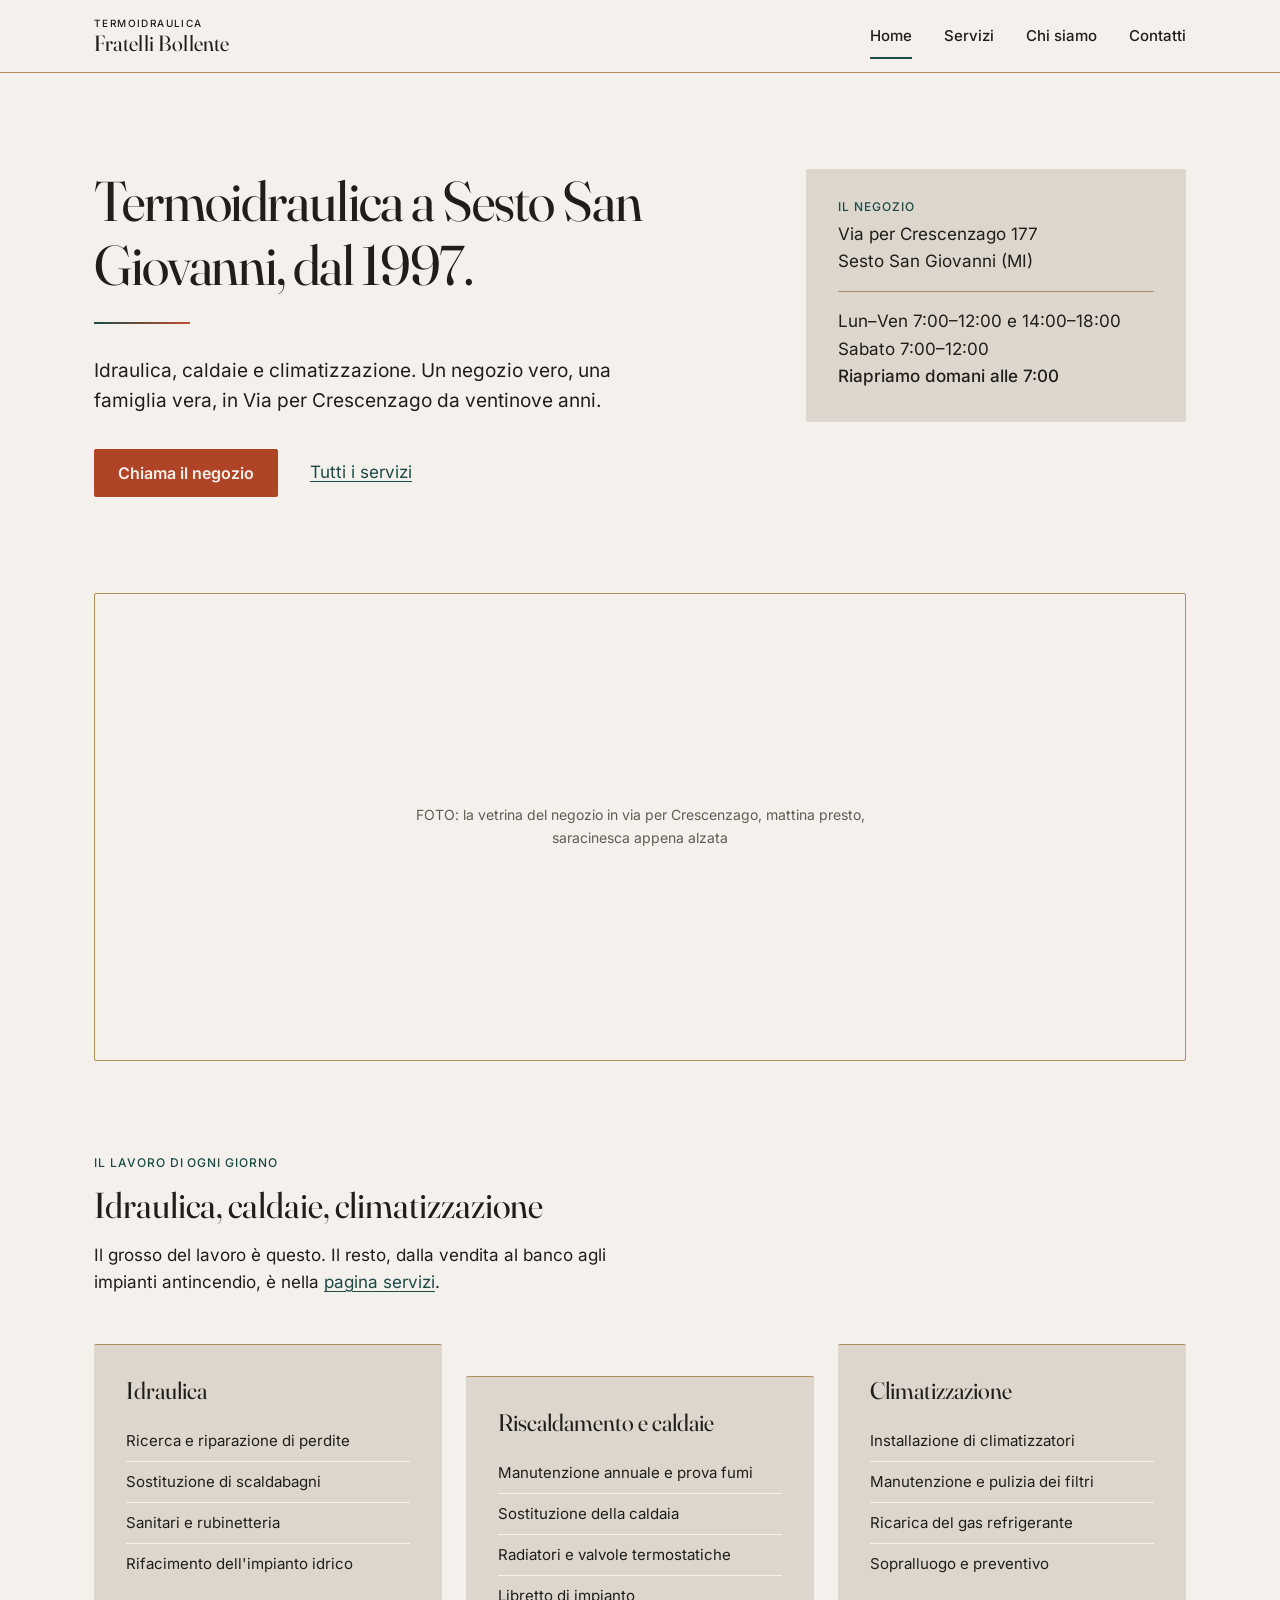
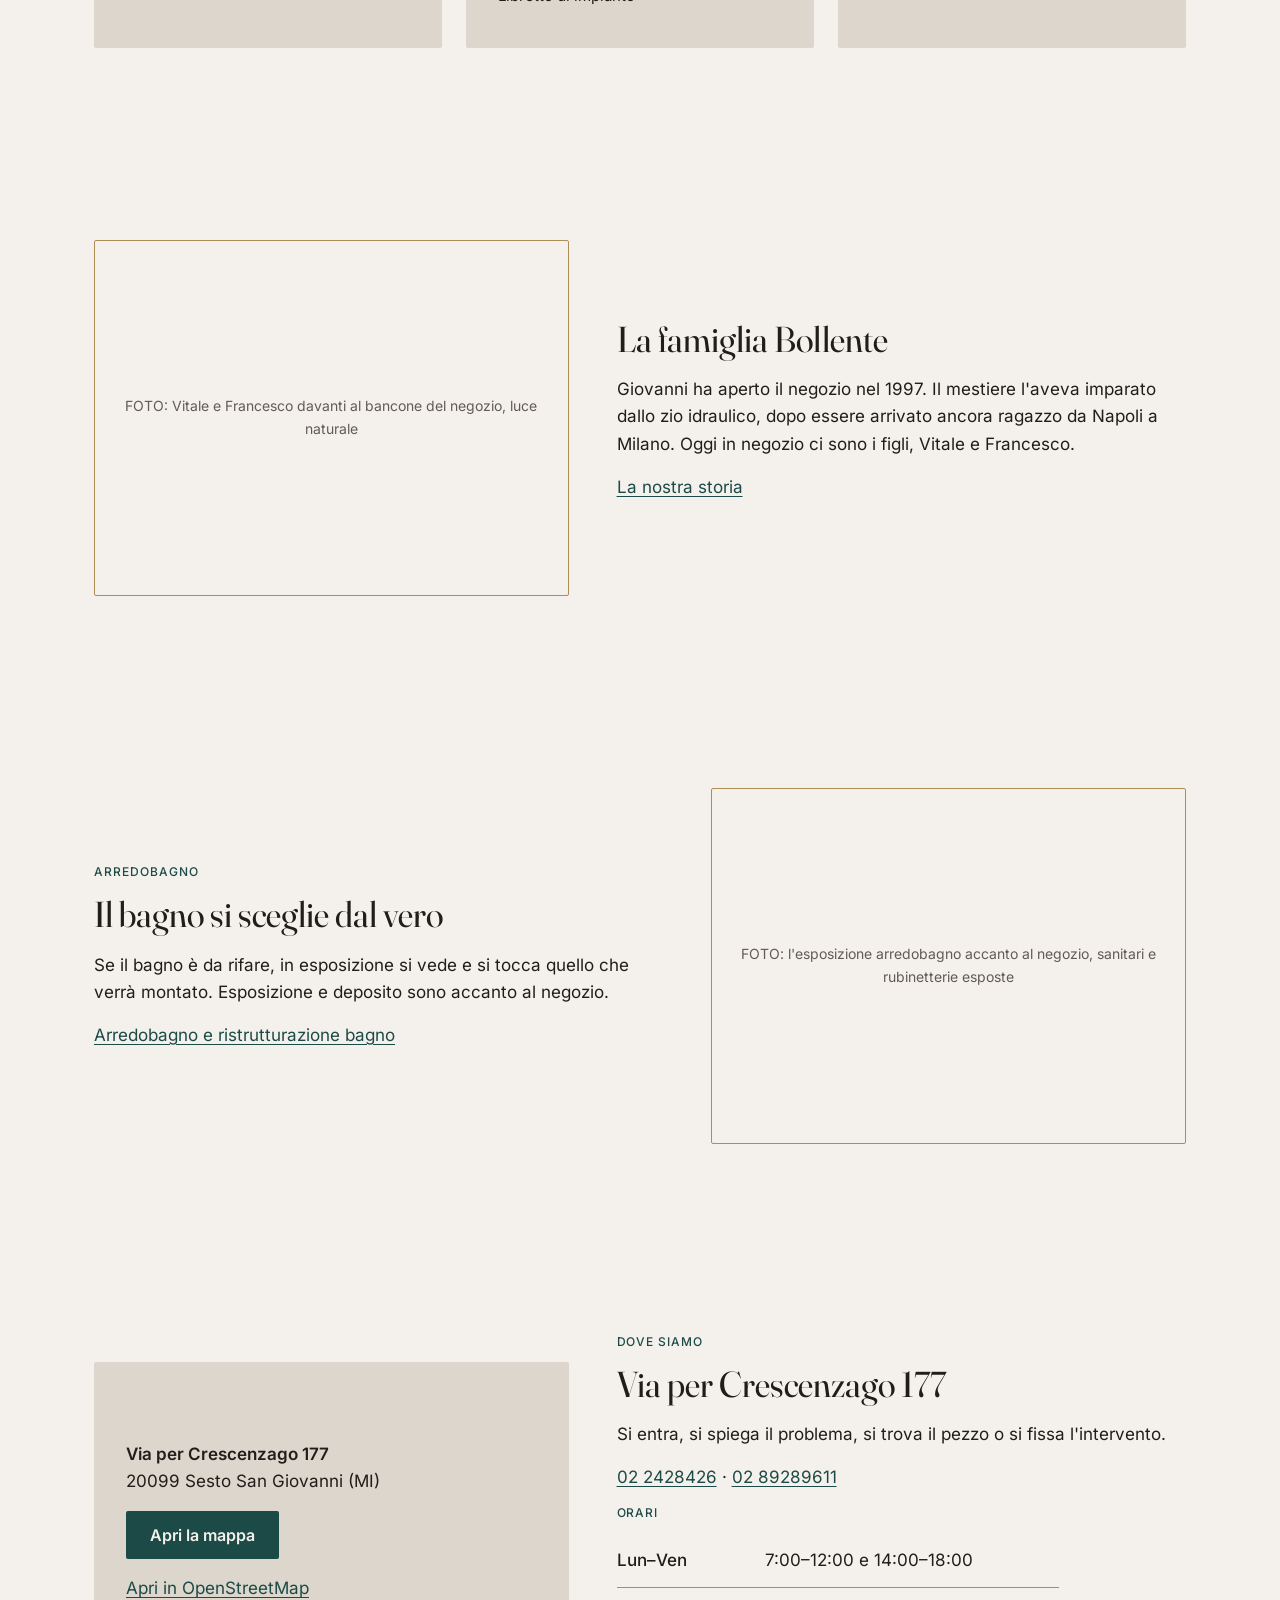
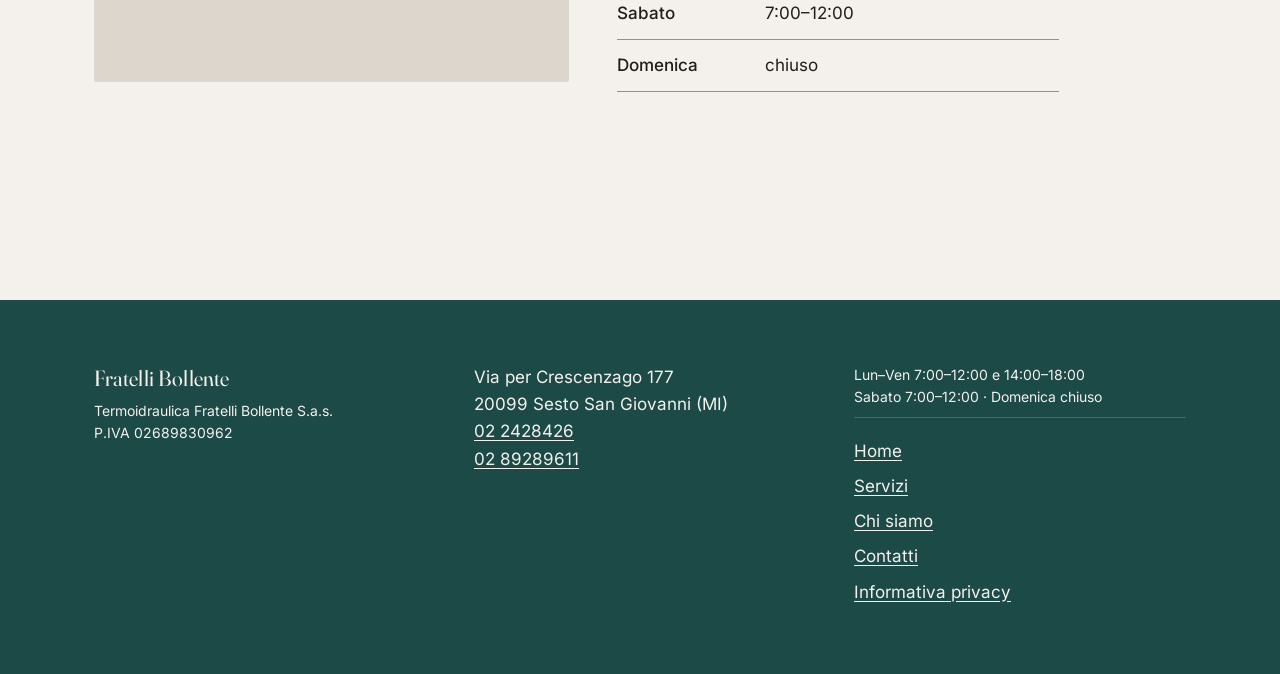
==== index.html @ 4a81a4ac "Build the five-page static site with fonts, styles, JS and client notes Pages: home, servizi, chi-si" ====
<!doctype html>
<html lang="it">
<head>
  <meta charset="utf-8">
  <meta name="viewport" content="width=device-width, initial-scale=1">
  <title>Termoidraulica Fratelli Bollente | Idraulica e caldaie a Sesto San Giovanni</title>
  <meta name="description" content="Negozio di termoidraulica in via per Crescenzago 177 a Sesto San Giovanni. Idraulica, caldaie, climatizzazione e arredobagno dal 1997. Tel 02 2428426.">
  <!-- VERIFICARE CON IL CLIENTE: dominio definitivo (vale per canonical e sitemap) -->
  <link rel="canonical" href="https://DOMINIO-DA-CONFERMARE.example/">
  <!-- Niente cookie e niente analytics in v1: nessun banner necessario. -->
  <link rel="preload" href="fonts/fraunces-400.woff2" as="font" type="font/woff2" crossorigin>
  <link rel="preload" href="fonts/inter-400.woff2" as="font" type="font/woff2" crossorigin>
  <link rel="icon" href="favicon.svg" type="image/svg+xml">
  <link rel="stylesheet" href="css/style.css">
  <!-- Coordinate geo approssimative della via: VERIFICARE CON IL CLIENTE (NOTES.md) -->
  <script type="application/ld+json">
  {
    "@context": "https://schema.org",
    "@type": "Plumber",
    "name": "Termoidraulica Fratelli Bollente S.a.s.",
    "url": "https://DOMINIO-DA-CONFERMARE.example/",
    "telephone": ["+39 02 2428426", "+39 02 89289611"],
    "vatID": "02689830962",
    "foundingDate": "1997",
    "address": {
      "@type": "PostalAddress",
      "streetAddress": "Via per Crescenzago 177",
      "postalCode": "20099",
      "addressLocality": "Sesto San Giovanni",
      "addressRegion": "MI",
      "addressCountry": "IT"
    },
    "geo": {
      "@type": "GeoCoordinates",
      "latitude": 45.519,
      "longitude": 9.248
    },
    "openingHoursSpecification": [
      {
        "@type": "OpeningHoursSpecification",
        "dayOfWeek": ["Monday", "Tuesday", "Wednesday", "Thursday", "Friday"],
        "opens": "07:00",
        "closes": "12:00"
      },
      {
        "@type": "OpeningHoursSpecification",
        "dayOfWeek": ["Monday", "Tuesday", "Wednesday", "Thursday", "Friday"],
        "opens": "14:00",
        "closes": "18:00"
      },
      {
        "@type": "OpeningHoursSpecification",
        "dayOfWeek": "Saturday",
        "opens": "07:00",
        "closes": "12:00"
      }
    ]
  }
  </script>
</head>
<body>
  <a class="salta" href="#contenuto">Salta al contenuto</a>

  <header class="testata">
    <div class="contenitore testata-interna">
      <a class="wordmark" href="index.html">
        <span class="sopra">Termoidraulica</span>
        <span class="nome">Fratelli Bollente</span>
      </a>
      <button class="menu-bottone" aria-expanded="false" aria-controls="nav-principale">Menu</button>
      <nav id="nav-principale" class="nav" aria-label="Principale">
        <ul>
          <li><a href="index.html" aria-current="page">Home</a></li>
          <li><a href="servizi.html">Servizi</a></li>
          <li><a href="chi-siamo.html">Chi siamo</a></li>
          <li><a href="contatti.html">Contatti</a></li>
        </ul>
      </nav>
    </div>
  </header>

  <main id="contenuto">

    <section class="hero" aria-labelledby="titolo-hero">
      <div class="contenitore hero-griglia">
        <div>
          <h1 id="titolo-hero">Termoidraulica a Sesto San Giovanni, dal 1997.</h1>
          <hr class="riga-bollente" aria-hidden="true">
          <!-- VERIFICARE CON IL CLIENTE: la frase dice che il negozio è in
               via per Crescenzago da 29 anni (e il numero invecchia ogni
               anno). Testo indicato dal committente: confermare o adottare
               l'alternativa in DESIGN.md §5 prima di pubblicare. -->
          <p class="sottotitolo">Idraulica, caldaie e climatizzazione. Un negozio vero, una famiglia vera, in Via per Crescenzago da ventinove anni.</p>
          <div class="hero-azioni">
            <a class="bottone bottone-chiama" href="tel:+39022428426">Chiama il negozio</a>
            <a href="servizi.html">Tutti i servizi</a>
          </div>
        </div>
        <div class="card-negozio">
          <p class="overline">Il negozio</p>
          <address>Via per Crescenzago 177<br>Sesto San Giovanni (MI)</address>
          <hr class="filetto" aria-hidden="true">
          <p>Lun–Ven 7:00–12:00 e 14:00–18:00<br>Sabato 7:00–12:00</p>
          <p class="spia" data-spia-orari aria-live="polite"></p>
        </div>
      </div>
    </section>

    <div class="contenitore">
      <figure class="foto-segnaposto foto-larga">
        <figcaption>FOTO: la vetrina del negozio in via per Crescenzago, mattina presto, saracinesca appena alzata</figcaption>
      </figure>
    </div>

    <section aria-labelledby="titolo-servizi">
      <div class="contenitore">
        <p class="overline">Il lavoro di ogni giorno</p>
        <h2 id="titolo-servizi">Idraulica, caldaie, climatizzazione</h2>
        <p class="prosa">Il grosso del lavoro è questo. Il resto, dalla vendita al banco agli impianti antincendio, è nella <a href="servizi.html">pagina servizi</a>.</p>
        <!-- VERIFICARE CON IL CLIENTE: le liste dei lavori nelle tre card
             vanno confermate voce per voce (vedi NOTES.md, punto 6) -->
        <div class="card-griglia">
          <article class="card-servizio" data-anima>
            <h3><a href="servizi.html#idraulica">Idraulica</a></h3>
            <ul>
              <li>Ricerca e riparazione di perdite</li>
              <li>Sostituzione di scaldabagni</li>
              <li>Sanitari e rubinetteria</li>
              <li>Rifacimento dell'impianto idrico</li>
            </ul>
          </article>
          <article class="card-servizio" data-anima>
            <h3><a href="servizi.html#caldaie">Riscaldamento e caldaie</a></h3>
            <ul>
              <li>Manutenzione annuale e prova fumi</li>
              <li>Sostituzione della caldaia</li>
              <li>Radiatori e valvole termostatiche</li>
              <li>Libretto di impianto</li>
            </ul>
          </article>
          <article class="card-servizio" data-anima>
            <h3><a href="servizi.html#clima">Climatizzazione</a></h3>
            <ul>
              <li>Installazione di climatizzatori</li>
              <li>Manutenzione e pulizia dei filtri</li>
              <li>Ricarica del gas refrigerante</li>
              <li>Sopralluogo e preventivo</li>
            </ul>
          </article>
        </div>
      </div>
    </section>

    <!-- VERIFICARE CON IL CLIENTE: date e dettagli della storia di famiglia -->
    <section aria-labelledby="titolo-famiglia">
      <div class="contenitore striscia">
        <figure class="foto-segnaposto foto-media" data-anima>
          <figcaption>FOTO: Vitale e Francesco davanti al bancone del negozio, luce naturale</figcaption>
        </figure>
        <div data-anima>
          <h2 id="titolo-famiglia">La famiglia Bollente</h2>
          <p class="prosa">Giovanni ha aperto il negozio nel 1997. Il mestiere l'aveva imparato dallo zio idraulico, dopo essere arrivato ancora ragazzo da Napoli a Milano. Oggi in negozio ci sono i figli, Vitale e Francesco.</p>
          <p><a href="chi-siamo.html">La nostra storia</a></p>
        </div>
      </div>
    </section>
    <!-- FINE SEZIONE DA VERIFICARE -->

    <section aria-labelledby="titolo-esposizione">
      <div class="contenitore striscia striscia-inversa">
        <div data-anima>
          <p class="overline">Arredobagno</p>
          <h2 id="titolo-esposizione">Il bagno si sceglie dal vero</h2>
          <p class="prosa">Se il bagno è da rifare, in esposizione si vede e si tocca quello che verrà montato. Esposizione e deposito sono accanto al negozio.</p>
          <p><a href="servizi.html#bagno">Arredobagno e ristrutturazione bagno</a></p>
        </div>
        <figure class="foto-segnaposto foto-media" data-anima>
          <figcaption>FOTO: l'esposizione arredobagno accanto al negozio, sanitari e rubinetterie esposte</figcaption>
        </figure>
      </div>
    </section>

    <section aria-labelledby="titolo-dove">
      <div class="contenitore striscia">
        <div class="mappa" data-mappa data-lat="45.519" data-lon="9.248">
          <p><strong>Via per Crescenzago 177</strong><br>20099 Sesto San Giovanni (MI)</p>
          <button class="bottone bottone-petrolio" data-mappa-apri>Apri la mappa</button>
          <a href="https://www.openstreetmap.org/?mlat=45.519&amp;mlon=9.248#map=17/45.519/9.248" target="_blank" rel="noopener">Apri in OpenStreetMap</a>
        </div>
        <div data-anima>
          <p class="overline">Dove siamo</p>
          <h2 id="titolo-dove">Via per Crescenzago 177</h2>
          <p class="prosa">Si entra, si spiega il problema, si trova il pezzo o si fissa l'intervento.</p>
          <p>
            <a href="tel:+39022428426">02 2428426</a> ·
            <a href="tel:+390289289611">02 89289611</a>
          </p>
          <table class="tabella-orari">
            <caption>Orari</caption>
            <tr><th scope="row">Lun–Ven</th><td>7:00–12:00 e 14:00–18:00</td></tr>
            <tr><th scope="row">Sabato</th><td>7:00–12:00</td></tr>
            <tr><th scope="row">Domenica</th><td>chiuso</td></tr>
          </table>
        </div>
      </div>
    </section>

  </main>

  <footer class="piede">
    <div class="contenitore piede-griglia">
      <div>
        <p class="wordmark-piede">Fratelli Bollente</p>
        <p class="minuta">Termoidraulica Fratelli Bollente S.a.s.<br>P.IVA 02689830962</p>
      </div>
      <address>
        Via per Crescenzago 177<br>
        20099 Sesto San Giovanni (MI)<br>
        <a href="tel:+39022428426">02 2428426</a><br>
        <a href="tel:+390289289611">02 89289611</a>
      </address>
      <div>
        <p class="minuta">Lun–Ven 7:00–12:00 e 14:00–18:00<br>Sabato 7:00–12:00 · Domenica chiuso</p>
        <ul>
          <li><a href="index.html">Home</a></li>
          <li><a href="servizi.html">Servizi</a></li>
          <li><a href="chi-siamo.html">Chi siamo</a></li>
          <li><a href="contatti.html">Contatti</a></li>
          <li><a href="privacy.html">Informativa privacy</a></li>
        </ul>
      </div>
    </div>
  </footer>

  <div class="barra-mobile">
    <a class="bottone bottone-chiama" href="tel:+39022428426">Chiama</a>
    <!-- VERIFICARE CON IL CLIENTE: numero WhatsApp reale, poi togliere
         l'attributo hidden e completare il link wa.me -->
    <a class="bottone bottone-contorno" href="https://wa.me/39NUMERODACONFERMARE" hidden>WhatsApp</a>
  </div>

  <script src="js/main.js" defer></script>
</body>
</html>
---- css/style.css ----
/* ============================================================
   Termoidraulica Fratelli Bollente · foglio di stile unico
   Palette e regole d'uso: vedi DESIGN.md (vincolante).
   Il Brace compare solo: estremità della riga Bollente,
   bottoni Chiama (sfumatura --brace-cta). In nessun altro posto.
   ============================================================ */

/* ---------- Font (woff2 self-hosted, subset latin) ---------- */

@font-face {
  font-family: "Fraunces";
  src: url("../fonts/fraunces-400.woff2") format("woff2");
  font-weight: 400;
  font-display: swap;
}
@font-face {
  font-family: "Fraunces";
  src: url("../fonts/fraunces-600.woff2") format("woff2");
  font-weight: 600;
  font-display: swap;
}
@font-face {
  font-family: "Inter";
  src: url("../fonts/inter-400.woff2") format("woff2");
  font-weight: 400;
  font-display: swap;
}
@font-face {
  font-family: "Inter";
  src: url("../fonts/inter-500.woff2") format("woff2");
  font-weight: 500;
  font-display: swap;
}
@font-face {
  font-family: "Inter";
  src: url("../fonts/inter-600.woff2") format("woff2");
  font-weight: 600;
  font-display: swap;
}
/* Fallback a metrica corretta per l'H1: riduce il salto al caricamento
   di Fraunces (CLS). */
@font-face {
  font-family: "Fraunces-fallback";
  src: local("Georgia");
  size-adjust: 104%;
  ascent-override: 96%;
  descent-override: 26%;
  line-gap-override: 0%;
}

/* ---------- Token ---------- */

:root {
  --ghisa: #211d1a;
  --calce: #f4f1ec;
  --petrolio: #1c4a47;
  --brace: #c24e30;          /* solo estremità riga Bollente */
  --ottone: #b08d57;         /* solo filetti 1px e dettagli */
  --cemento: #8c857b;        /* solo testo grande decorativo su Calce */
  --nebbia: #dcd6cc;
  --cemento-testo: #615b53;  /* Cemento scurito: AA su Calce e Nebbia */
  --brace-cta: #b04426;      /* Brace scurito: AA con testo Calce */
  --brace-cta-hover: #9c3b20;
  --calce-velo: rgba(244, 241, 236, 0.2); /* solo filetti nel footer */
  --serif: "Fraunces", "Fraunces-fallback", Georgia, serif;
  --sans: "Inter", system-ui, -apple-system, "Segoe UI", sans-serif;
  --spazio-sezione: 96px;
  --larghezza: 1140px;
}

/* ---------- Base ---------- */

*,
*::before,
*::after {
  box-sizing: border-box;
}

/* hidden vince sempre, anche sui .bottone con display proprio
   (il bottone WhatsApp resta nascosto finché il numero non è confermato) */
[hidden] {
  display: none !important;
}

body {
  margin: 0;
  background: var(--calce);
  color: var(--ghisa);
  font: 400 1.0625rem/1.6 var(--sans);
  -webkit-text-size-adjust: 100%;
}

h1,
h2,
h3 {
  font-family: var(--serif);
  font-weight: 400;
  line-height: 1.15;
  margin: 0 0 16px;
}

h1 {
  font-size: 3.5rem;
  letter-spacing: -0.02em;
}
h2 {
  font-size: 2.25rem;
}
h3 {
  font-size: 1.5rem;
}

p,
ul,
ol,
table {
  margin: 0 0 16px;
}

.prosa {
  max-width: 34em; /* 60–70 caratteri per riga */
}

a {
  color: var(--petrolio);
  text-decoration: underline;
  text-underline-offset: 3px;
}
/* Hover: resta Petrolio (il rosso è solo dei bottoni Chiama),
   cambia solo il peso della sottolineatura */
a:hover {
  text-decoration-thickness: 2px;
}

:focus-visible {
  outline: 2px solid var(--petrolio);
  outline-offset: 2px;
}

::selection {
  background: var(--petrolio);
  color: var(--calce);
}

.salta {
  position: absolute;
  left: -9999px;
  top: 8px;
  background: var(--petrolio);
  color: var(--calce);
  padding: 12px 16px;
  z-index: 10;
}
.salta:focus {
  left: 8px;
}

.contenitore {
  max-width: var(--larghezza);
  margin-inline: auto;
  padding-inline: 24px;
}

section,
.sezione {
  padding-block: var(--spazio-sezione);
}

/* Prima sezione dopo la hero: niente doppio respiro */
.senza-sopra {
  padding-top: 0;
}

/* Overline di sezione: sempre Petrolio, sempre con testo */
.overline {
  font: 500 0.75rem/1 var(--sans);
  letter-spacing: 0.08em;
  text-transform: uppercase;
  color: var(--petrolio);
  margin: 0 0 16px;
}

/* Filetto Ottone: solo 1px, solo decorativo */
.filetto {
  border: 0;
  border-top: 1px solid var(--ottone);
  margin: 0;
}

/* ---------- Riga Bollente: una sola per pagina, sotto l'H1.
   L'unico punto del sito dove Petrolio e Brace si toccano. ---------- */

.riga-bollente {
  width: 96px;
  height: 2px;
  border: 0;
  margin: 24px 0 32px;
  background: linear-gradient(90deg, var(--petrolio), var(--brace));
}

/* ---------- Bottoni ---------- */

.bottone {
  display: inline-flex;
  align-items: center;
  justify-content: center;
  min-height: 48px;
  padding: 0 24px;
  font: 600 1rem var(--sans);
  text-decoration: none;
  border: 0;
  border-radius: 2px;
  cursor: pointer;
}
.bottone-chiama {
  background: var(--brace-cta);
  color: var(--calce);
}
.bottone-chiama:hover {
  background: var(--brace-cta-hover);
  color: var(--calce);
}
.bottone-petrolio {
  background: var(--petrolio);
  color: var(--calce);
}
.bottone-petrolio:hover {
  background: var(--ghisa);
  color: var(--calce);
}
.bottone-contorno {
  background: transparent;
  color: var(--petrolio);
  border: 1px solid var(--petrolio);
}
.bottone-contorno:hover {
  background: var(--petrolio);
  color: var(--calce);
}

/* ---------- Testata ---------- */

.testata {
  border-bottom: 1px solid var(--ottone);
}
.testata-interna {
  display: flex;
  align-items: center;
  justify-content: space-between;
  gap: 24px;
  min-height: 72px;
  flex-wrap: wrap;
  padding-block: 12px;
}
.wordmark {
  text-decoration: none;
  color: var(--ghisa);
  line-height: 1.2;
}
.wordmark .sopra {
  display: block;
  font: 500 0.625rem/1 var(--sans);
  letter-spacing: 0.14em;
  text-transform: uppercase;
  margin-bottom: 4px;
}
.wordmark .nome {
  display: block;
  font: 400 1.375rem/1 var(--serif);
}
.menu-bottone {
  display: none;
  font: 500 0.9375rem var(--sans);
  background: none;
  border: 1px solid var(--petrolio);
  color: var(--petrolio);
  border-radius: 2px;
  min-height: 44px;
  padding: 0 16px;
  cursor: pointer;
}
.nav ul {
  list-style: none;
  display: flex;
  gap: 32px;
  margin: 0;
  padding: 0;
}
.nav a {
  font: 500 0.9375rem var(--sans);
  color: var(--ghisa);
  text-decoration: none;
  padding: 12px 0;
  display: inline-block;
}
.nav a:hover {
  color: var(--petrolio);
}
.nav a[aria-current="page"] {
  border-bottom: 2px solid var(--petrolio);
}

@media (max-width: 767px) {
  .menu-bottone {
    display: inline-flex;
    align-items: center;
  }
  .nav {
    flex-basis: 100%;
  }
  html.js .nav[data-chiuso] {
    display: none;
  }
  .nav ul {
    flex-direction: column;
    gap: 0;
    padding-block: 8px;
  }
  .nav a {
    display: block;
    padding: 12px 0;
  }
}

/* ---------- Hero ---------- */

.hero {
  padding-block: var(--spazio-sezione);
}
.hero-griglia {
  display: grid;
  grid-template-columns: minmax(0, 7fr) minmax(0, 4fr);
  gap: 48px;
  align-items: start;
}
.hero .sottotitolo {
  font-size: 1.1875rem;
  max-width: 30em;
}
.hero-azioni {
  display: flex;
  align-items: center;
  gap: 32px;
  margin-top: 32px;
  flex-wrap: wrap;
}

/* Card negozio: orari e indirizzo come oggetto funzionale */
.card-negozio {
  background: var(--nebbia);
  border-radius: 2px;
  padding: 32px;
}
.card-negozio .overline {
  margin-bottom: 8px;
}
.card-negozio address {
  font-style: normal;
  margin-bottom: 16px;
}
.card-negozio .filetto {
  margin-block: 16px;
}
.card-negozio p {
  margin: 0;
}
/* Riga spia: spazio riservato nel markup, il JS scrive senza spostare nulla */
.spia {
  min-height: 1.6em;
  margin-top: 8px;
  font-weight: 500;
}

@media (max-width: 767px) {
  .hero-griglia {
    grid-template-columns: 1fr;
    gap: 32px;
  }
  /* Sulla Home mobile la chiamata è della barra fissa:
     mai due bottoni rossi nello stesso schermo. */
  .hero-azioni .bottone-chiama {
    display: none;
  }
}

/* ---------- Segnaposto foto ---------- */

.foto-segnaposto {
  margin: 0;
  border: 1px solid var(--ottone);
  border-radius: 2px;
  display: flex;
  align-items: center;
  justify-content: center;
  padding: 24px;
  text-align: center;
  min-height: 200px;
}
.foto-segnaposto figcaption {
  font-size: 0.875rem;
  color: var(--cemento-testo);
  max-width: 36em;
}
.foto-larga {
  aspect-ratio: 21 / 9;
}
.foto-media {
  aspect-ratio: 4 / 3;
}

/* ---------- Card servizi (Home) ---------- */

.card-griglia {
  display: grid;
  grid-template-columns: repeat(3, minmax(0, 1fr));
  gap: 24px;
  margin-top: 48px;
}
.card-servizio {
  background: var(--nebbia);
  border-radius: 2px;
  padding: 32px;
  border-top: 1px solid var(--ottone);
}
.card-servizio h3 {
  margin-bottom: 16px;
}
.card-servizio h3 a {
  color: var(--ghisa);
  text-decoration: none;
}
.card-servizio h3 a:hover {
  color: var(--petrolio);
  text-decoration: underline;
  text-underline-offset: 4px;
}
.card-servizio ul {
  list-style: none;
  margin: 0;
  padding: 0;
}
.card-servizio li {
  padding: 8px 0;
  border-bottom: 1px solid var(--calce);
  font-size: 0.9375rem;
}
.card-servizio li:last-child {
  border-bottom: 0;
}
@media (min-width: 768px) {
  /* Card centrale abbassata: stessa gerarchia, silhouette non da template */
  .card-servizio:nth-child(2) {
    margin-top: 32px;
  }
}
@media (max-width: 767px) {
  .card-griglia {
    grid-template-columns: 1fr;
  }
}

/* ---------- Strisce a due colonne ---------- */

.striscia {
  display: grid;
  grid-template-columns: minmax(0, 5fr) minmax(0, 6fr);
  gap: 48px;
  align-items: center;
}
.striscia-inversa {
  grid-template-columns: minmax(0, 6fr) minmax(0, 5fr);
}
@media (max-width: 767px) {
  .striscia,
  .striscia-inversa {
    grid-template-columns: 1fr;
    gap: 32px;
  }
}

/* ---------- Coppia di foto affiancate ---------- */

.griglia-due {
  display: grid;
  grid-template-columns: 1fr 1fr;
  gap: 24px;
}
@media (max-width: 767px) {
  .griglia-due {
    grid-template-columns: 1fr;
  }
}

/* ---------- Colonna del racconto (chi siamo) ---------- */

.colonna-racconto {
  max-width: 34em;
  margin-inline: auto;
}

/* ---------- Mappa a facciata: zero byte finché non si clicca ---------- */

.mappa {
  background: var(--nebbia);
  border-radius: 2px;
  padding: 32px;
  min-height: 320px;
  display: flex;
  flex-direction: column;
  justify-content: center;
  gap: 16px;
  align-items: flex-start;
}
.mappa p {
  margin: 0;
}
/* Il bottone serve solo con JS attivo; il link esterno funziona sempre */
.mappa .bottone {
  display: none;
}
html.js .mappa .bottone {
  display: inline-flex;
}
.mappa iframe {
  width: 100%;
  height: 320px;
  border: 0;
  border-radius: 2px;
}

/* ---------- Recapiti (contatti) ---------- */

.recapiti {
  font-style: normal;
  font-size: 1.1875rem;
  margin-bottom: 16px;
}
.telefoni {
  font: 600 1.625rem/1.5 var(--sans);
  margin-bottom: 32px;
}
.telefoni a {
  text-underline-offset: 5px;
  text-decoration-thickness: 1px;
}

/* ---------- Tabella orari ---------- */

.tabella-orari {
  border-collapse: collapse;
  width: 100%;
  max-width: 26em;
}
.tabella-orari caption {
  text-align: left;
  font: 500 0.75rem/1 var(--sans);
  letter-spacing: 0.08em;
  text-transform: uppercase;
  color: var(--petrolio);
  padding-bottom: 16px;
}
.tabella-orari th,
.tabella-orari td {
  text-align: left;
  padding: 12px 16px 12px 0;
  border-bottom: 1px solid var(--ottone);
  font-weight: 400;
  vertical-align: top;
}
.tabella-orari th {
  font-weight: 500;
  padding-right: 32px;
  white-space: nowrap;
}

/* ---------- Sezioni servizi (pagina servizi) ---------- */

.servizio {
  border-top: 1px solid var(--ottone);
  padding-block: var(--spazio-sezione);
}
.servizio ul {
  list-style: none;
  padding: 0;
  max-width: 34em;
}
.servizio li {
  padding: 8px 0 8px 20px;
  position: relative;
}
.servizio li::before {
  content: "";
  position: absolute;
  left: 0;
  top: 1.1em;
  width: 8px;
  height: 1px;
  background: var(--ottone);
}
.tel-cta {
  font: 600 1.125rem var(--sans);
  margin-top: 24px;
}
.sommario ul {
  list-style: none;
  padding: 0;
  display: flex;
  flex-wrap: wrap;
  gap: 8px 32px;
}
.sommario a {
  font: 500 0.9375rem var(--sans);
  display: inline-block;
  padding: 8px 0;
}

/* ---------- Form ---------- */

.campo {
  margin-bottom: 24px;
  max-width: 34em;
}
.campo label {
  display: block;
  font: 500 0.9375rem var(--sans);
  margin-bottom: 8px;
}
.campo input,
.campo textarea {
  width: 100%;
  background: var(--nebbia);
  border: 1px solid var(--ottone);
  border-radius: 2px;
  padding: 12px;
  font: 400 1rem var(--sans);
  color: var(--ghisa);
}
.campo input:focus-visible,
.campo textarea:focus-visible {
  outline: 2px solid var(--petrolio);
  outline-offset: 2px;
}
/* Errore: niente rosso, il registro Brace vale anche qui */
.campo.errato input,
.campo.errato textarea {
  border: 2px solid var(--ghisa);
}
.errore {
  font: 500 0.875rem var(--sans);
  color: var(--ghisa);
  margin: 8px 0 0;
}
.nota-privacy {
  font-size: 0.875rem;
  color: var(--cemento-testo);
  max-width: 34em;
}

/* ---------- Footer ---------- */

.piede {
  background: var(--petrolio);
  color: var(--calce);
  padding-block: 64px;
  margin-top: var(--spazio-sezione);
}
.piede a {
  color: var(--calce);
}
.piede a:hover {
  color: var(--nebbia);
}
.piede :focus-visible {
  outline-color: var(--calce);
}
.piede-griglia {
  display: grid;
  grid-template-columns: repeat(3, minmax(0, 1fr));
  gap: 48px;
}
.piede .wordmark-piede {
  font: 400 1.375rem var(--serif);
  margin-bottom: 8px;
}
.piede address {
  font-style: normal;
}
.piede ul {
  list-style: none;
  margin: 0;
  padding: 16px 0 0;
  border-top: 1px solid var(--calce-velo);
}
.piede li {
  padding: 4px 0;
}
.piede p {
  margin-bottom: 8px;
}
.piede .minuta {
  font-size: 0.875rem;
}
@media (max-width: 767px) {
  .piede-griglia {
    grid-template-columns: 1fr;
    gap: 32px;
  }
}

/* ---------- Barra mobile fissa ---------- */

.barra-mobile {
  display: none;
}
@media (max-width: 767px) {
  .barra-mobile {
    display: flex;
    gap: 8px;
    position: fixed;
    inset: auto 0 0 0;
    background: var(--calce);
    border-top: 1px solid var(--ottone);
    padding: 8px 16px calc(8px + env(safe-area-inset-bottom));
    z-index: 5;
  }
  .barra-mobile .bottone {
    flex: 1;
    min-height: 48px;
  }
  /* La barra non deve mai coprire la fine della pagina */
  body {
    padding-bottom: calc(72px + env(safe-area-inset-bottom));
  }
}

/* ---------- Movimento: un solo effetto, con doppio guardiano.
   Lo stato nascosto esiste solo se il JS è attivo (html.js)
   E l'utente non ha chiesto motion ridotto. ---------- */

@media (prefers-reduced-motion: no-preference) {
  html.js [data-anima] {
    opacity: 0;
    transform: translateY(12px);
    transition: opacity 200ms ease-out, transform 200ms ease-out;
  }
  html.js [data-anima].vista {
    opacity: 1;
    transform: none;
  }
}

/* ---------- Mobile: tipografia e spazi ---------- */

@media (max-width: 767px) {
  :root {
    --spazio-sezione: 64px;
  }
  body {
    font-size: 1rem;
  }
  h1 {
    font-size: 2.25rem;
    letter-spacing: -0.01em; /* il tracking stretto vale sopra i 40px */
  }
  h2 {
    font-size: 1.75rem;
  }
  h3 {
    font-size: 1.375rem;
  }
  .hero .sottotitolo {
    font-size: 1.0625rem;
  }
}
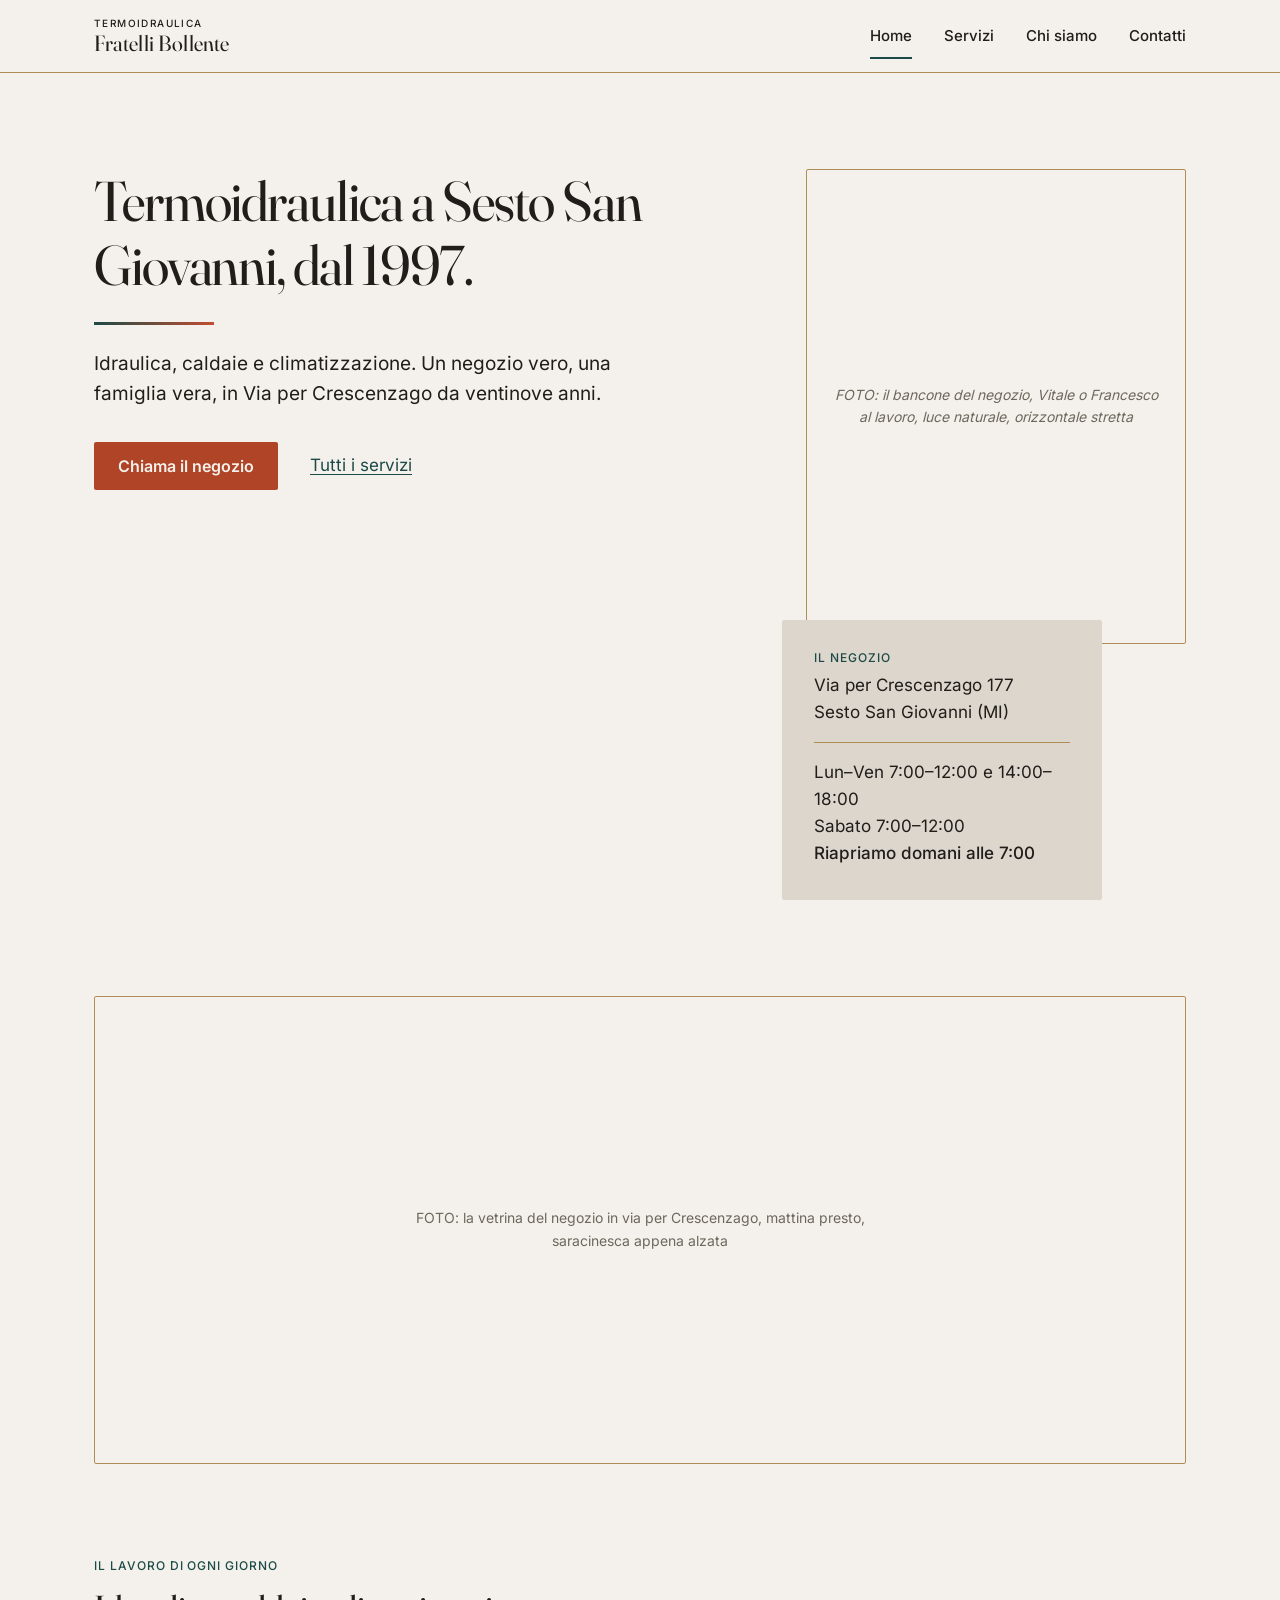
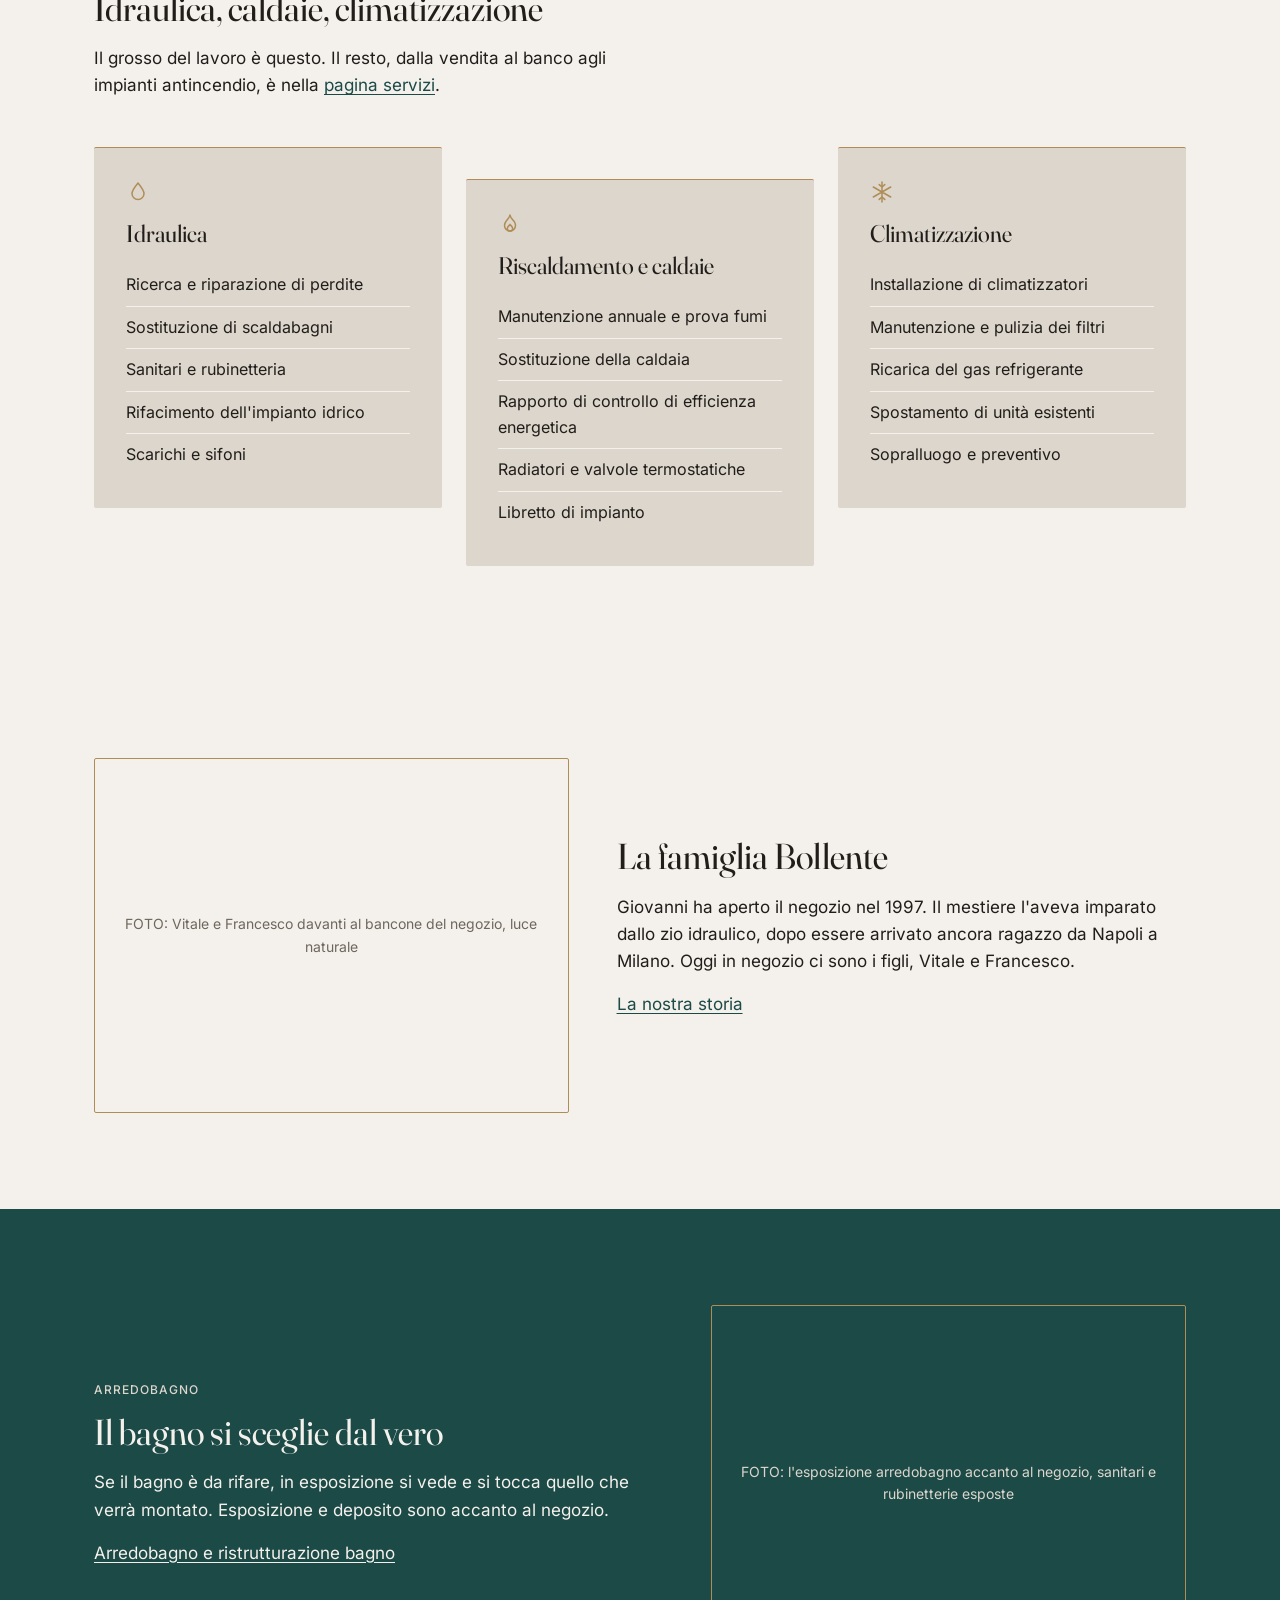
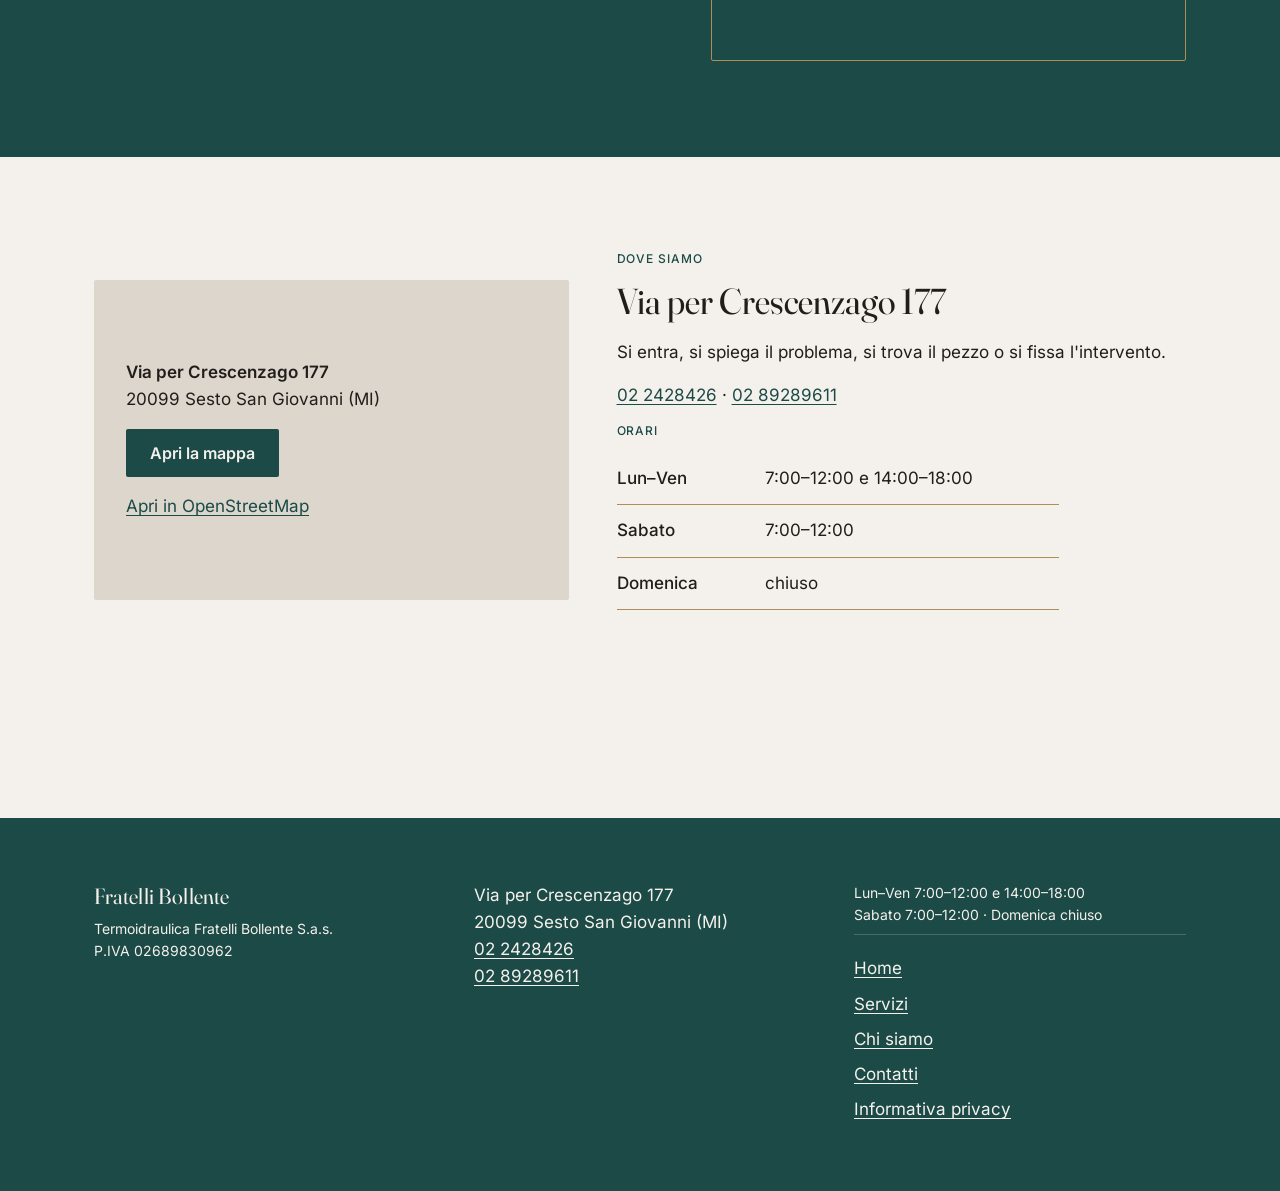
==== commit 592d67a1: "Homepage revision 1: dark band, rebuilt cards, visible rule, hero photo, contrast audit Five surgica" ====
--- a/index.html
+++ b/index.html
@@ -96,12 +96,17 @@
             <a href="servizi.html">Tutti i servizi</a>
           </div>
         </div>
-        <div class="card-negozio">
-          <p class="overline">Il negozio</p>
-          <address>Via per Crescenzago 177<br>Sesto San Giovanni (MI)</address>
-          <hr class="filetto" aria-hidden="true">
-          <p>Lun–Ven 7:00–12:00 e 14:00–18:00<br>Sabato 7:00–12:00</p>
-          <p class="spia" data-spia-orari aria-live="polite"></p>
+        <div class="hero-media">
+          <figure class="foto-segnaposto foto-ritratto">
+            <figcaption class="didascalia-corsiva">FOTO: il bancone del negozio, Vitale o Francesco al lavoro, luce naturale, orizzontale stretta</figcaption>
+          </figure>
+          <div class="card-negozio">
+            <p class="overline">Il negozio</p>
+            <address>Via per Crescenzago 177<br>Sesto San Giovanni (MI)</address>
+            <hr class="filetto" aria-hidden="true">
+            <p>Lun–Ven 7:00–12:00 e 14:00–18:00<br>Sabato 7:00–12:00</p>
+            <p class="spia" data-spia-orari aria-live="polite"></p>
+          </div>
         </div>
       </div>
     </section>
@@ -121,29 +126,43 @@
              vanno confermate voce per voce (vedi NOTES.md, punto 6) -->
         <div class="card-griglia">
           <article class="card-servizio" data-anima>
+            <svg class="icona-card" width="24" height="24" viewBox="0 0 24 24" fill="none" stroke="currentColor" stroke-width="1.5" stroke-linecap="round" stroke-linejoin="round" aria-hidden="true">
+              <path d="M12 3c3.5 4.3 6 7.5 6 10.6a6 6 0 0 1-12 0C6 10.5 8.5 7.3 12 3Z"/>
+            </svg>
             <h3><a href="servizi.html#idraulica">Idraulica</a></h3>
             <ul>
               <li>Ricerca e riparazione di perdite</li>
               <li>Sostituzione di scaldabagni</li>
               <li>Sanitari e rubinetteria</li>
               <li>Rifacimento dell'impianto idrico</li>
+              <li>Scarichi e sifoni</li>
             </ul>
           </article>
           <article class="card-servizio" data-anima>
+            <svg class="icona-card" width="24" height="24" viewBox="0 0 24 24" fill="none" stroke="currentColor" stroke-width="1.5" stroke-linecap="round" stroke-linejoin="round" aria-hidden="true">
+              <path d="M12 3c.5 3.4 2.9 4.7 4.4 6.8a6.6 6.6 0 0 1 1.1 3.7A5.5 5.5 0 0 1 12 19a5.5 5.5 0 0 1-5.5-5.5c0-2 .9-3.5 2.1-5C10 6.7 11.6 5.6 12 3Z"/>
+              <path d="M12 19c-1.7 0-2.7-1.2-2.7-2.6 0-1.5 1.5-2.6 2.7-4 1.2 1.4 2.7 2.5 2.7 4 0 1.4-1 2.6-2.7 2.6Z"/>
+            </svg>
             <h3><a href="servizi.html#caldaie">Riscaldamento e caldaie</a></h3>
             <ul>
               <li>Manutenzione annuale e prova fumi</li>
               <li>Sostituzione della caldaia</li>
+              <li>Rapporto di controllo di efficienza energetica</li>
               <li>Radiatori e valvole termostatiche</li>
               <li>Libretto di impianto</li>
             </ul>
           </article>
           <article class="card-servizio" data-anima>
+            <svg class="icona-card" width="24" height="24" viewBox="0 0 24 24" fill="none" stroke="currentColor" stroke-width="1.5" stroke-linecap="round" stroke-linejoin="round" aria-hidden="true">
+              <path d="M12 2v20M3.3 7l17.4 10M20.7 7 3.3 17"/>
+              <path d="m9.2 4.6 2.8 2.3 2.8-2.3M9.2 19.4l2.8-2.3 2.8 2.3"/>
+            </svg>
             <h3><a href="servizi.html#clima">Climatizzazione</a></h3>
             <ul>
               <li>Installazione di climatizzatori</li>
               <li>Manutenzione e pulizia dei filtri</li>
               <li>Ricarica del gas refrigerante</li>
+              <li>Spostamento di unità esistenti</li>
               <li>Sopralluogo e preventivo</li>
             </ul>
           </article>
@@ -166,7 +185,8 @@
     </section>
     <!-- FINE SEZIONE DA VERIFICARE -->
 
-    <section aria-labelledby="titolo-esposizione">
+    <!-- Unica banda scura della pagina (FIX 1): non aggiungerne altre -->
+    <section class="banda-scura" aria-labelledby="titolo-esposizione">
       <div class="contenitore striscia striscia-inversa">
         <div data-anima>
           <p class="overline">Arredobagno</p>
--- a/css/style.css
+++ b/css/style.css
@@ -58,7 +58,7 @@
   --ottone: #b08d57;         /* solo filetti 1px e dettagli */
   --cemento: #8c857b;        /* solo testo grande decorativo su Calce */
   --nebbia: #dcd6cc;
-  --cemento-testo: #615b53;  /* Cemento scurito: AA su Calce e Nebbia */
+  --cemento-testo: #6e675d;  /* Cemento scurito: 4.96:1 su Calce. MAI su Nebbia (3.86, fallisce) */
   --brace-cta: #b04426;      /* Brace scurito: AA con testo Calce */
   --brace-cta-hover: #9c3b20;
   --calce-velo: rgba(244, 241, 236, 0.2); /* solo filetti nel footer */
@@ -191,10 +191,10 @@
    L'unico punto del sito dove Petrolio e Brace si toccano. ---------- */
 
 .riga-bollente {
-  width: 96px;
-  height: 2px;
+  width: 120px;
+  height: 3px;
   border: 0;
-  margin: 24px 0 32px;
+  margin: 24px 0;
   background: linear-gradient(90deg, var(--petrolio), var(--brace));
 }
 
@@ -383,6 +383,54 @@
   }
 }
 
+/* ---------- Banda scura (unica sulla pagina): esposizione, Home.
+   Testo Calce (8.79:1), didascalie e overline Nebbia (6.86:1).
+   Cemento su Petrolio è vietato: fallisce il contrasto. ---------- */
+
+.banda-scura {
+  background: var(--petrolio);
+  color: var(--calce);
+}
+.banda-scura .overline {
+  color: var(--nebbia);
+}
+.banda-scura a {
+  color: var(--calce);
+}
+.banda-scura .foto-segnaposto figcaption {
+  color: var(--nebbia);
+}
+.banda-scura :focus-visible {
+  outline-color: var(--calce);
+}
+
+/* ---------- Colonna media della hero: foto 4:5 + card orari
+   che ne copre l'angolo in basso a sinistra di 24px ---------- */
+
+.hero-media {
+  position: relative;
+}
+.foto-ritratto {
+  aspect-ratio: 4 / 5;
+}
+.didascalia-corsiva {
+  font-style: italic;
+}
+.hero-media .card-negozio {
+  position: relative;
+  margin-top: -24px;
+  margin-left: -24px;
+  max-width: 320px;
+}
+@media (max-width: 767px) {
+  /* niente sovrapposizione: foto sotto il testo, card sotto la foto */
+  .hero-media .card-negozio {
+    margin-top: 24px;
+    margin-left: 0;
+    max-width: none;
+  }
+}
+
 /* ---------- Segnaposto foto ---------- */
 
 .foto-segnaposto {
@@ -415,6 +463,7 @@
   grid-template-columns: repeat(3, minmax(0, 1fr));
   gap: 24px;
   margin-top: 48px;
+  align-items: start; /* l'altezza segue il contenuto, mai forzata */
 }
 .card-servizio {
   background: var(--nebbia);
@@ -422,7 +471,14 @@
   padding: 32px;
   border-top: 1px solid var(--ottone);
 }
+/* Icona di card: Ottone, decorativa, sempre affiancata al titolo */
+.icona-card {
+  display: block;
+  color: var(--ottone);
+  margin-bottom: 16px;
+}
 .card-servizio h3 {
+  font-size: 1.5rem; /* minimo 24px, anche su mobile */
   margin-bottom: 16px;
 }
 .card-servizio h3 a {
@@ -442,7 +498,7 @@
 .card-servizio li {
   padding: 8px 0;
   border-bottom: 1px solid var(--calce);
-  font-size: 0.9375rem;
+  font-size: 1rem; /* minimo 16px, colore Ghisa ereditato */
 }
 .card-servizio li:last-child {
   border-bottom: 0;
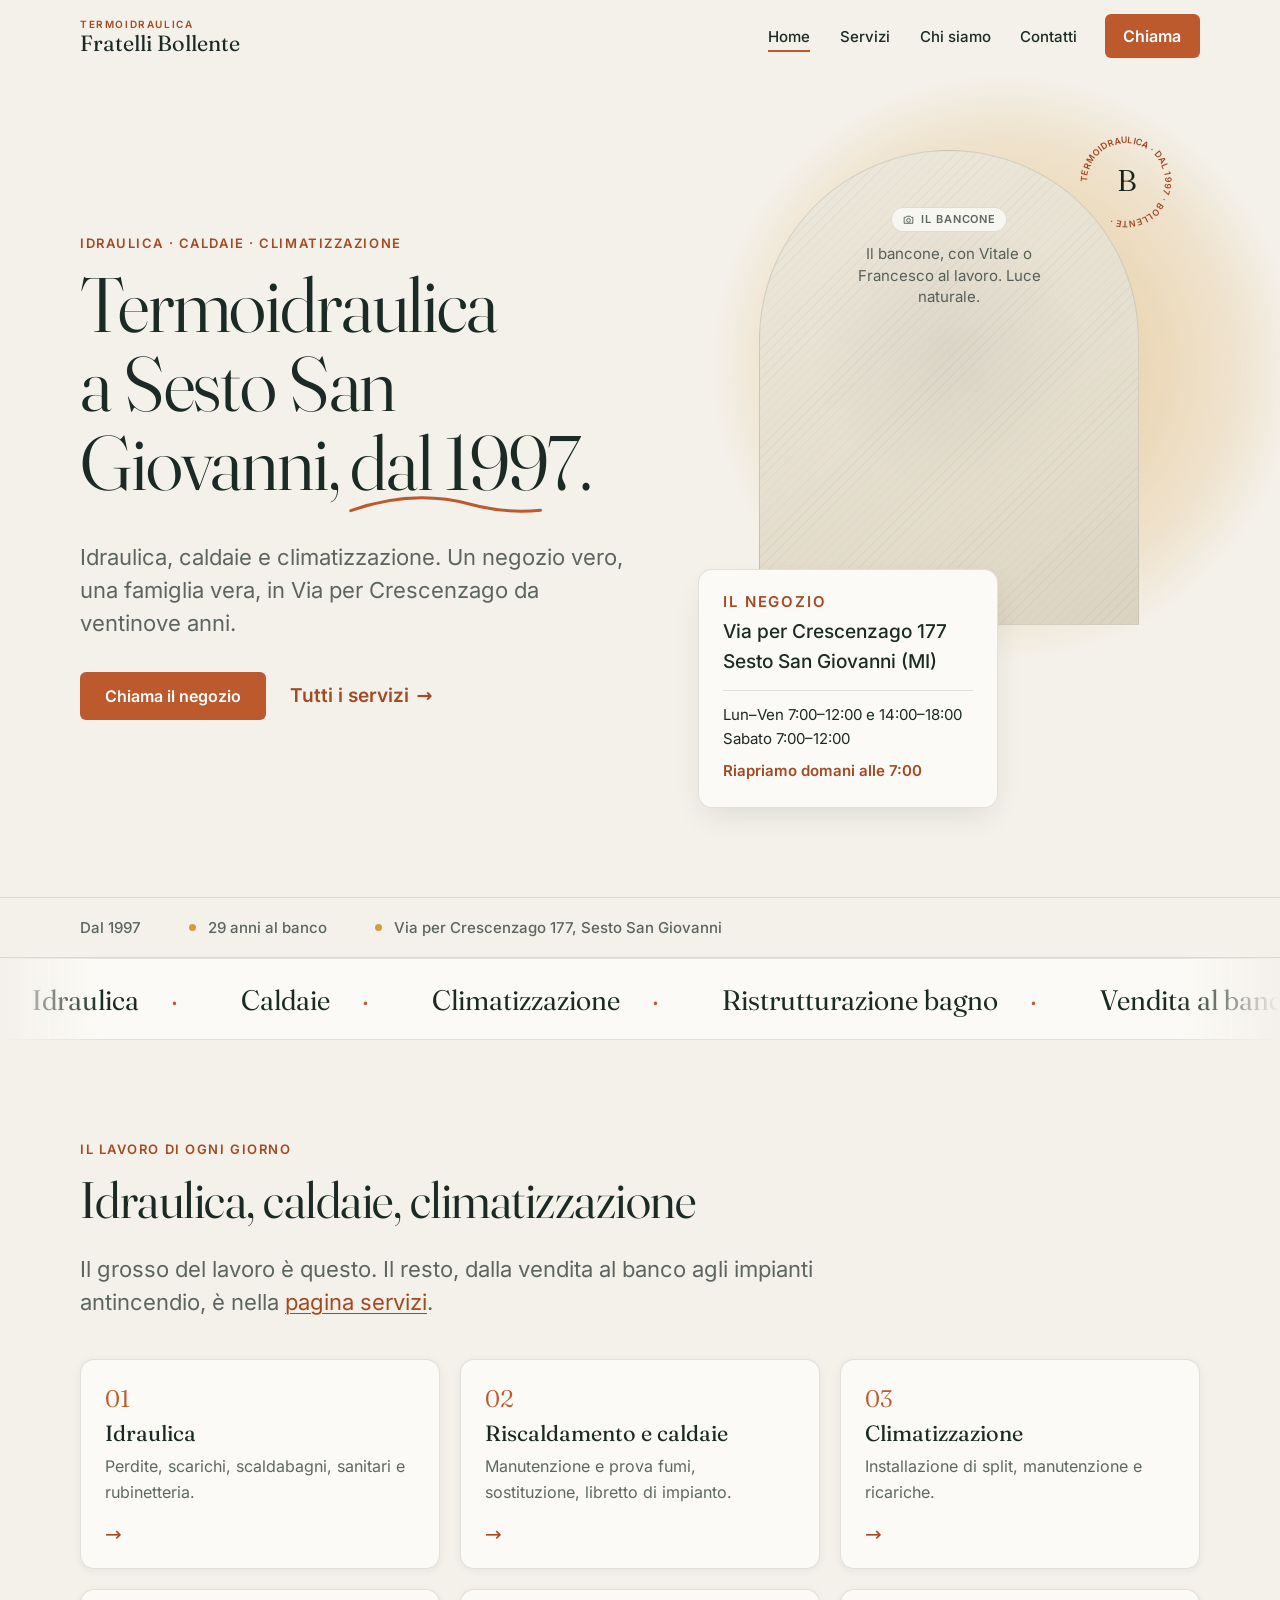
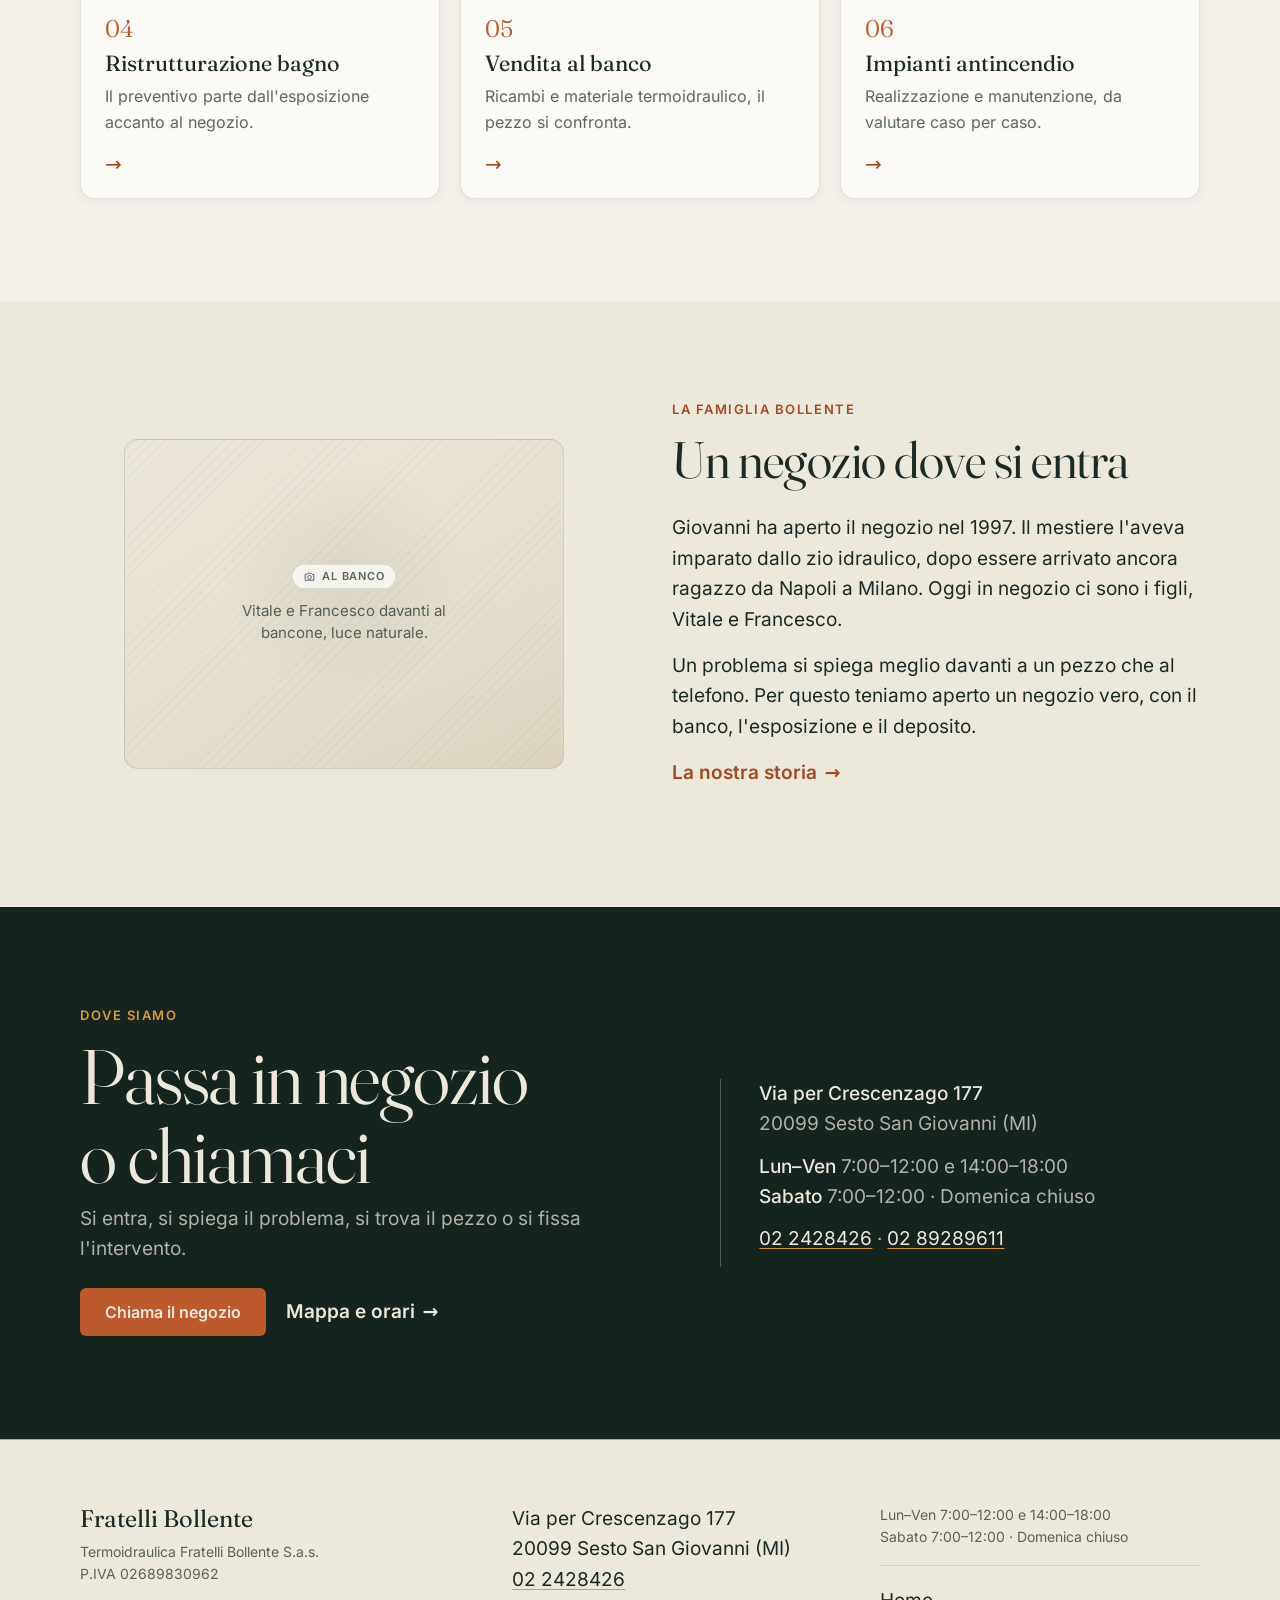
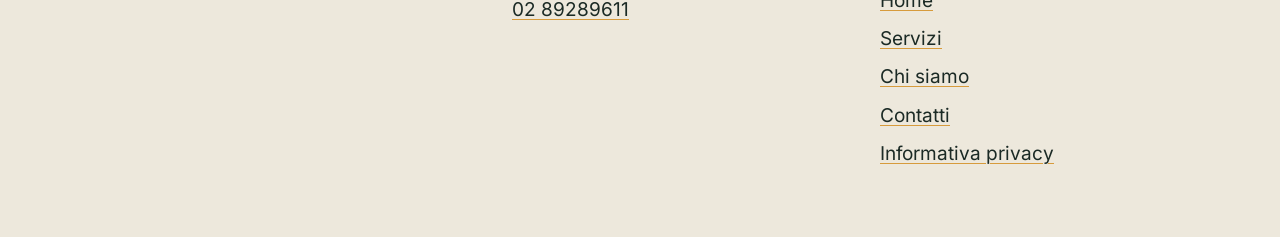
==== commit e418e304: "Redesign: warm editorial system with self-hosted variable fonts Replace the cool, template-like desi" ====
--- a/index.html
+++ b/index.html
@@ -7,8 +7,8 @@
   <meta name="description" content="Negozio di termoidraulica in via per Crescenzago 177 a Sesto San Giovanni. Idraulica, caldaie, climatizzazione e arredobagno dal 1997. Tel 02 2428426.">
   <!-- VERIFICARE CON IL CLIENTE: dominio definitivo (vale per canonical e sitemap) -->
   <link rel="canonical" href="https://DOMINIO-DA-CONFERMARE.example/">
-  <!-- Niente cookie e niente analytics in v1: nessun banner necessario. -->
-  <link rel="preload" href="fonts/fraunces-400.woff2" as="font" type="font/woff2" crossorigin>
+  <!-- Niente cookie e niente analytics: nessun banner necessario. Font self-hosted. -->
+  <link rel="preload" href="fonts/fraunces-var.woff2" as="font" type="font/woff2" crossorigin>
   <link rel="preload" href="fonts/inter-400.woff2" as="font" type="font/woff2" crossorigin>
   <link rel="icon" href="favicon.svg" type="image/svg+xml">
   <link rel="stylesheet" href="css/style.css">
@@ -68,14 +68,17 @@
         <span class="nome">Fratelli Bollente</span>
       </a>
       <button class="menu-bottone" aria-expanded="false" aria-controls="nav-principale">Menu</button>
-      <nav id="nav-principale" class="nav" aria-label="Principale">
-        <ul>
-          <li><a href="index.html" aria-current="page">Home</a></li>
-          <li><a href="servizi.html">Servizi</a></li>
-          <li><a href="chi-siamo.html">Chi siamo</a></li>
-          <li><a href="contatti.html">Contatti</a></li>
-        </ul>
-      </nav>
+      <div class="testata-nav">
+        <nav id="nav-principale" class="nav" aria-label="Principale">
+          <ul>
+            <li><a href="index.html" aria-current="page">Home</a></li>
+            <li><a href="servizi.html">Servizi</a></li>
+            <li><a href="chi-siamo.html">Chi siamo</a></li>
+            <li><a href="contatti.html">Contatti</a></li>
+          </ul>
+        </nav>
+        <a class="bottone bottone-primario" href="tel:+39022428426">Chiama</a>
+      </div>
     </div>
   </header>
 
@@ -83,25 +86,42 @@
 
     <section class="hero" aria-labelledby="titolo-hero">
       <div class="contenitore hero-griglia">
-        <div>
-          <h1 id="titolo-hero">Termoidraulica a Sesto San Giovanni, dal 1997.</h1>
-          <hr class="riga-bollente" aria-hidden="true">
-          <!-- VERIFICARE CON IL CLIENTE: la frase dice che il negozio è in
-               via per Crescenzago da 29 anni (e il numero invecchia ogni
-               anno). Testo indicato dal committente: confermare o adottare
-               l'alternativa in DESIGN.md §5 prima di pubblicare. -->
-          <p class="sottotitolo">Idraulica, caldaie e climatizzazione. Un negozio vero, una famiglia vera, in Via per Crescenzago da ventinove anni.</p>
+        <div class="hero-testo">
+          <p class="eyebrow">Idraulica · Caldaie · Climatizzazione</p>
+          <h1 id="titolo-hero">Termoidraulica a Sesto San Giovanni, <span class="disegnata">dal 1997<svg viewBox="0 0 200 12" preserveAspectRatio="none" aria-hidden="true"><path pathLength="1" vector-effect="non-scaling-stroke" d="M4 8 C 42 3 74 3 104 6 S 168 9 196 5"/></svg></span>.</h1>
+          <!-- VERIFICARE CON IL CLIENTE: la frase dice che il negozio è in via
+               per Crescenzago da 29 anni (e il numero invecchia ogni anno).
+               Testo indicato dal committente: confermare o adottare
+               l'alternativa in DESIGN.md prima di pubblicare. -->
+          <p class="lead">Idraulica, caldaie e climatizzazione. Un negozio vero, una famiglia vera, in Via per Crescenzago da ventinove anni.</p>
           <div class="hero-azioni">
-            <a class="bottone bottone-chiama" href="tel:+39022428426">Chiama il negozio</a>
-            <a href="servizi.html">Tutti i servizi</a>
-          </div>
-        </div>
+            <a class="bottone bottone-primario" href="tel:+39022428426">Chiama il negozio</a>
+            <a class="link-freccia" href="servizi.html">Tutti i servizi</a>
+          </div>
+        </div>
+
         <div class="hero-media">
-          <figure class="foto-segnaposto foto-ritratto">
-            <figcaption class="didascalia-corsiva">FOTO: il bancone del negozio, Vitale o Francesco al lavoro, luce naturale, orizzontale stretta</figcaption>
+          <span class="cerchio-sfondo" aria-hidden="true"></span>
+          <div class="badge-1997" aria-hidden="true">
+            <svg viewBox="0 0 108 108">
+              <defs>
+                <path id="anello-hero" d="M54 54 m -39 0 a 39 39 0 1 1 78 0 a 39 39 0 1 1 -78 0"></path>
+              </defs>
+              <g class="anello">
+                <text><textPath href="#anello-hero" startOffset="0">TERMOIDRAULICA · DAL 1997 · BOLLENTE · </textPath></text>
+              </g>
+              <text class="marchio" x="54" y="63" text-anchor="middle">B</text>
+            </svg>
+          </div>
+          <figure class="frame frame--arco" role="img" aria-label="Foto in arrivo: il bancone del negozio, con Vitale o Francesco al lavoro, luce naturale">
+            <span class="frame-chip">
+              <svg width="13" height="13" viewBox="0 0 24 24" fill="none" stroke="currentColor" stroke-width="1.8" stroke-linejoin="round" aria-hidden="true"><path d="M4 8h3l2-2h6l2 2h3v11H4z"/><circle cx="12" cy="13.5" r="3.4"/></svg>
+              Il bancone
+            </span>
+            <span class="frame-nota">Il bancone, con Vitale o Francesco al lavoro. Luce naturale.</span>
           </figure>
           <div class="card-negozio">
-            <p class="overline">Il negozio</p>
+            <p class="eyebrow">Il negozio</p>
             <address>Via per Crescenzago 177<br>Sesto San Giovanni (MI)</address>
             <hr class="filetto" aria-hidden="true">
             <p>Lun–Ven 7:00–12:00 e 14:00–18:00<br>Sabato 7:00–12:00</p>
@@ -111,116 +131,114 @@
       </div>
     </section>
 
-    <div class="contenitore">
-      <figure class="foto-segnaposto foto-larga">
-        <figcaption>FOTO: la vetrina del negozio in via per Crescenzago, mattina presto, saracinesca appena alzata</figcaption>
-      </figure>
-    </div>
-
-    <section aria-labelledby="titolo-servizi">
+    <div class="striscia-trust">
       <div class="contenitore">
-        <p class="overline">Il lavoro di ogni giorno</p>
+        <!-- VERIFICARE CON IL CLIENTE: "29 anni" invecchia ogni anno; "dal 1997"
+             lo dice per sempre. Stringa indicata dal committente. -->
+        <ul>
+          <li>Dal 1997</li>
+          <li>29 anni al banco</li>
+          <li>Via per Crescenzago 177, Sesto San Giovanni</li>
+        </ul>
+      </div>
+    </div>
+
+    <div class="marquee" aria-hidden="true">
+      <div class="marquee-traccia">
+        <span>Idraulica</span>
+        <span>Caldaie</span>
+        <span>Climatizzazione</span>
+        <span>Ristrutturazione bagno</span>
+        <span>Vendita al banco</span>
+        <span>Impianti antincendio</span>
+      </div>
+    </div>
+
+    <section class="sezione" aria-labelledby="titolo-servizi">
+      <div class="contenitore">
+        <p class="eyebrow">Il lavoro di ogni giorno</p>
         <h2 id="titolo-servizi">Idraulica, caldaie, climatizzazione</h2>
-        <p class="prosa">Il grosso del lavoro è questo. Il resto, dalla vendita al banco agli impianti antincendio, è nella <a href="servizi.html">pagina servizi</a>.</p>
-        <!-- VERIFICARE CON IL CLIENTE: le liste dei lavori nelle tre card
-             vanno confermate voce per voce (vedi NOTES.md, punto 6) -->
-        <div class="card-griglia">
-          <article class="card-servizio" data-anima>
-            <svg class="icona-card" width="24" height="24" viewBox="0 0 24 24" fill="none" stroke="currentColor" stroke-width="1.5" stroke-linecap="round" stroke-linejoin="round" aria-hidden="true">
-              <path d="M12 3c3.5 4.3 6 7.5 6 10.6a6 6 0 0 1-12 0C6 10.5 8.5 7.3 12 3Z"/>
-            </svg>
-            <h3><a href="servizi.html#idraulica">Idraulica</a></h3>
-            <ul>
-              <li>Ricerca e riparazione di perdite</li>
-              <li>Sostituzione di scaldabagni</li>
-              <li>Sanitari e rubinetteria</li>
-              <li>Rifacimento dell'impianto idrico</li>
-              <li>Scarichi e sifoni</li>
-            </ul>
-          </article>
-          <article class="card-servizio" data-anima>
-            <svg class="icona-card" width="24" height="24" viewBox="0 0 24 24" fill="none" stroke="currentColor" stroke-width="1.5" stroke-linecap="round" stroke-linejoin="round" aria-hidden="true">
-              <path d="M12 3c.5 3.4 2.9 4.7 4.4 6.8a6.6 6.6 0 0 1 1.1 3.7A5.5 5.5 0 0 1 12 19a5.5 5.5 0 0 1-5.5-5.5c0-2 .9-3.5 2.1-5C10 6.7 11.6 5.6 12 3Z"/>
-              <path d="M12 19c-1.7 0-2.7-1.2-2.7-2.6 0-1.5 1.5-2.6 2.7-4 1.2 1.4 2.7 2.5 2.7 4 0 1.4-1 2.6-2.7 2.6Z"/>
-            </svg>
-            <h3><a href="servizi.html#caldaie">Riscaldamento e caldaie</a></h3>
-            <ul>
-              <li>Manutenzione annuale e prova fumi</li>
-              <li>Sostituzione della caldaia</li>
-              <li>Rapporto di controllo di efficienza energetica</li>
-              <li>Radiatori e valvole termostatiche</li>
-              <li>Libretto di impianto</li>
-            </ul>
-          </article>
-          <article class="card-servizio" data-anima>
-            <svg class="icona-card" width="24" height="24" viewBox="0 0 24 24" fill="none" stroke="currentColor" stroke-width="1.5" stroke-linecap="round" stroke-linejoin="round" aria-hidden="true">
-              <path d="M12 2v20M3.3 7l17.4 10M20.7 7 3.3 17"/>
-              <path d="m9.2 4.6 2.8 2.3 2.8-2.3M9.2 19.4l2.8-2.3 2.8 2.3"/>
-            </svg>
-            <h3><a href="servizi.html#clima">Climatizzazione</a></h3>
-            <ul>
-              <li>Installazione di climatizzatori</li>
-              <li>Manutenzione e pulizia dei filtri</li>
-              <li>Ricarica del gas refrigerante</li>
-              <li>Spostamento di unità esistenti</li>
-              <li>Sopralluogo e preventivo</li>
-            </ul>
-          </article>
+        <p class="lead">Il grosso del lavoro è questo. Il resto, dalla vendita al banco agli impianti antincendio, è nella <a href="servizi.html">pagina servizi</a>.</p>
+
+        <div class="servizi-griglia">
+          <a class="card-servizio" href="servizi.html#idraulica" data-anima>
+            <span class="card-num">01</span>
+            <h3>Idraulica</h3>
+            <p>Perdite, scarichi, scaldabagni, sanitari e rubinetteria.</p>
+            <span class="card-freccia" aria-hidden="true">→</span>
+          </a>
+          <a class="card-servizio" href="servizi.html#caldaie" data-anima>
+            <span class="card-num">02</span>
+            <h3>Riscaldamento e caldaie</h3>
+            <p>Manutenzione e prova fumi, sostituzione, libretto di impianto.</p>
+            <span class="card-freccia" aria-hidden="true">→</span>
+          </a>
+          <a class="card-servizio" href="servizi.html#clima" data-anima>
+            <span class="card-num">03</span>
+            <h3>Climatizzazione</h3>
+            <p>Installazione di split, manutenzione e ricariche.</p>
+            <span class="card-freccia" aria-hidden="true">→</span>
+          </a>
+          <a class="card-servizio" href="servizi.html#bagno" data-anima>
+            <span class="card-num">04</span>
+            <h3>Ristrutturazione bagno</h3>
+            <p>Il preventivo parte dall'esposizione accanto al negozio.</p>
+            <span class="card-freccia" aria-hidden="true">→</span>
+          </a>
+          <a class="card-servizio" href="servizi.html#banco" data-anima>
+            <span class="card-num">05</span>
+            <h3>Vendita al banco</h3>
+            <p>Ricambi e materiale termoidraulico, il pezzo si confronta.</p>
+            <span class="card-freccia" aria-hidden="true">→</span>
+          </a>
+          <a class="card-servizio" href="servizi.html#antincendio" data-anima>
+            <span class="card-num">06</span>
+            <h3>Impianti antincendio</h3>
+            <p>Realizzazione e manutenzione, da valutare caso per caso.</p>
+            <span class="card-freccia" aria-hidden="true">→</span>
+          </a>
         </div>
       </div>
     </section>
 
     <!-- VERIFICARE CON IL CLIENTE: date e dettagli della storia di famiglia -->
-    <section aria-labelledby="titolo-famiglia">
-      <div class="contenitore striscia">
-        <figure class="foto-segnaposto foto-media" data-anima>
-          <figcaption>FOTO: Vitale e Francesco davanti al bancone del negozio, luce naturale</figcaption>
-        </figure>
-        <div data-anima>
-          <h2 id="titolo-famiglia">La famiglia Bollente</h2>
+    <section class="sezione sfondo-2" aria-labelledby="titolo-banco">
+      <div class="contenitore striscia striscia-inversa">
+        <div>
+          <p class="eyebrow">La famiglia Bollente</p>
+          <h2 id="titolo-banco">Un negozio dove si entra</h2>
           <p class="prosa">Giovanni ha aperto il negozio nel 1997. Il mestiere l'aveva imparato dallo zio idraulico, dopo essere arrivato ancora ragazzo da Napoli a Milano. Oggi in negozio ci sono i figli, Vitale e Francesco.</p>
-          <p><a href="chi-siamo.html">La nostra storia</a></p>
+          <p class="prosa">Un problema si spiega meglio davanti a un pezzo che al telefono. Per questo teniamo aperto un negozio vero, con il banco, l'esposizione e il deposito.</p>
+          <p><a class="link-freccia" href="chi-siamo.html">La nostra storia</a></p>
+        </div>
+        <div class="striscia-media">
+          <figure class="frame frame--rett" role="img" aria-label="Foto in arrivo: Vitale e Francesco davanti al bancone del negozio, luce naturale">
+            <span class="frame-chip">
+              <svg width="13" height="13" viewBox="0 0 24 24" fill="none" stroke="currentColor" stroke-width="1.8" stroke-linejoin="round" aria-hidden="true"><path d="M4 8h3l2-2h6l2 2h3v11H4z"/><circle cx="12" cy="13.5" r="3.4"/></svg>
+              Al banco
+            </span>
+            <span class="frame-nota">Vitale e Francesco davanti al bancone, luce naturale.</span>
+          </figure>
         </div>
       </div>
     </section>
     <!-- FINE SEZIONE DA VERIFICARE -->
 
-    <!-- Unica banda scura della pagina (FIX 1): non aggiungerne altre -->
-    <section class="banda-scura" aria-labelledby="titolo-esposizione">
-      <div class="contenitore striscia striscia-inversa">
-        <div data-anima>
-          <p class="overline">Arredobagno</p>
-          <h2 id="titolo-esposizione">Il bagno si sceglie dal vero</h2>
-          <p class="prosa">Se il bagno è da rifare, in esposizione si vede e si tocca quello che verrà montato. Esposizione e deposito sono accanto al negozio.</p>
-          <p><a href="servizi.html#bagno">Arredobagno e ristrutturazione bagno</a></p>
-        </div>
-        <figure class="foto-segnaposto foto-media" data-anima>
-          <figcaption>FOTO: l'esposizione arredobagno accanto al negozio, sanitari e rubinetterie esposte</figcaption>
-        </figure>
-      </div>
-    </section>
-
-    <section aria-labelledby="titolo-dove">
-      <div class="contenitore striscia">
-        <div class="mappa" data-mappa data-lat="45.519" data-lon="9.248">
-          <p><strong>Via per Crescenzago 177</strong><br>20099 Sesto San Giovanni (MI)</p>
-          <button class="bottone bottone-petrolio" data-mappa-apri>Apri la mappa</button>
-          <a href="https://www.openstreetmap.org/?mlat=45.519&amp;mlon=9.248#map=17/45.519/9.248" target="_blank" rel="noopener">Apri in OpenStreetMap</a>
-        </div>
-        <div data-anima>
-          <p class="overline">Dove siamo</p>
-          <h2 id="titolo-dove">Via per Crescenzago 177</h2>
-          <p class="prosa">Si entra, si spiega il problema, si trova il pezzo o si fissa l'intervento.</p>
-          <p>
-            <a href="tel:+39022428426">02 2428426</a> ·
-            <a href="tel:+390289289611">02 89289611</a>
-          </p>
-          <table class="tabella-orari">
-            <caption>Orari</caption>
-            <tr><th scope="row">Lun–Ven</th><td>7:00–12:00 e 14:00–18:00</td></tr>
-            <tr><th scope="row">Sabato</th><td>7:00–12:00</td></tr>
-            <tr><th scope="row">Domenica</th><td>chiuso</td></tr>
-          </table>
+    <section class="cta-scura sezione" aria-labelledby="titolo-cta">
+      <div class="contenitore">
+        <div>
+          <p class="eyebrow">Dove siamo</p>
+          <h2 class="display" id="titolo-cta">Passa in negozio o chiamaci</h2>
+          <p>Si entra, si spiega il problema, si trova il pezzo o si fissa l'intervento.</p>
+          <div class="cta-scura-azioni">
+            <a class="bottone bottone-primario" href="tel:+39022428426">Chiama il negozio</a>
+            <a class="link-freccia" href="contatti.html">Mappa e orari</a>
+          </div>
+        </div>
+        <div class="cta-dettagli">
+          <p><span class="valore">Via per Crescenzago 177</span><br>20099 Sesto San Giovanni (MI)</p>
+          <p><span class="valore">Lun–Ven</span> 7:00–12:00 e 14:00–18:00<br><span class="valore">Sabato</span> 7:00–12:00 · Domenica chiuso</p>
+          <p><a href="tel:+39022428426">02 2428426</a> · <a href="tel:+390289289611">02 89289611</a></p>
         </div>
       </div>
     </section>
@@ -253,10 +271,10 @@
   </footer>
 
   <div class="barra-mobile">
-    <a class="bottone bottone-chiama" href="tel:+39022428426">Chiama</a>
+    <a class="bottone bottone-primario" href="tel:+39022428426">Chiama</a>
     <!-- VERIFICARE CON IL CLIENTE: numero WhatsApp reale, poi togliere
          l'attributo hidden e completare il link wa.me -->
-    <a class="bottone bottone-contorno" href="https://wa.me/39NUMERODACONFERMARE" hidden>WhatsApp</a>
+    <a class="bottone bottone-ghost" href="https://wa.me/39NUMERODACONFERMARE" hidden>WhatsApp</a>
   </div>
 
   <script src="js/main.js" defer></script>
--- a/css/style.css
+++ b/css/style.css
@@ -1,22 +1,24 @@
 /* ============================================================
    Termoidraulica Fratelli Bollente · foglio di stile unico
-   Palette e regole d'uso: vedi DESIGN.md (vincolante).
-   Il Brace compare solo: estremità della riga Bollente,
-   bottoni Chiama (sfumatura --brace-cta). In nessun altro posto.
+   Token e regole d'uso: DESIGN.md (vincolante).
+   Due accenti: terracotta (primario) e ocra (solo forme/tratti).
+   Ocra non porta mai testo su fondo chiaro (vedi §1.2 contrasto).
    ============================================================ */
 
-/* ---------- Font (woff2 self-hosted, subset latin) ---------- */
+/* ---------- Font: Fraunces variabile self-hosted + Inter statico ---------- */
 
 @font-face {
   font-family: "Fraunces";
-  src: url("../fonts/fraunces-400.woff2") format("woff2");
-  font-weight: 400;
+  src: url("../fonts/fraunces-var.woff2") format("woff2");
+  font-weight: 300 700;
+  font-style: normal;
   font-display: swap;
 }
 @font-face {
   font-family: "Fraunces";
-  src: url("../fonts/fraunces-600.woff2") format("woff2");
-  font-weight: 600;
+  src: url("../fonts/fraunces-italic.woff2") format("woff2");
+  font-weight: 400;
+  font-style: italic;
   font-display: swap;
 }
 @font-face {
@@ -37,8 +39,7 @@
   font-weight: 600;
   font-display: swap;
 }
-/* Fallback a metrica corretta per l'H1: riduce il salto al caricamento
-   di Fraunces (CLS). */
+/* Fallback metrico per l'H1: riduce il salto al caricamento di Fraunces (CLS) */
 @font-face {
   font-family: "Fraunces-fallback";
   src: local("Georgia");
@@ -51,21 +52,49 @@
 /* ---------- Token ---------- */
 
 :root {
-  --ghisa: #211d1a;
-  --calce: #f4f1ec;
-  --petrolio: #1c4a47;
-  --brace: #c24e30;          /* solo estremità riga Bollente */
-  --ottone: #b08d57;         /* solo filetti 1px e dettagli */
-  --cemento: #8c857b;        /* solo testo grande decorativo su Calce */
-  --nebbia: #dcd6cc;
-  --cemento-testo: #6e675d;  /* Cemento scurito: 4.96:1 su Calce. MAI su Nebbia (3.86, fallisce) */
-  --brace-cta: #b04426;      /* Brace scurito: AA con testo Calce */
-  --brace-cta-hover: #9c3b20;
-  --calce-velo: rgba(244, 241, 236, 0.2); /* solo filetti nel footer */
-  --serif: "Fraunces", "Fraunces-fallback", Georgia, serif;
+  /* superfici */
+  --paper: #f4f1ea;
+  --paper-2: #ede8dc;
+  --surface: #fbfaf6;
+  --forest: #16241f;
+  /* testo */
+  --ink: #1b2a25;
+  --ink-70: rgba(27, 42, 37, 0.7);
+  --ink-30: rgba(27, 42, 37, 0.3);
+  --ink-12: rgba(27, 42, 37, 0.12);
+  /* accenti */
+  --terracotta: #bc5a2e;
+  --terracotta-600: #a24a22;
+  --ochre: #d79b3c;
+  /* su scuro */
+  --on-forest: #ede8dc;
+  --on-forest-70: rgba(237, 232, 220, 0.72);
+  --on-forest-30: rgba(237, 232, 220, 0.28);
+  /* famiglie */
+  --display: "Fraunces", "Fraunces-fallback", Georgia, serif;
   --sans: "Inter", system-ui, -apple-system, "Segoe UI", sans-serif;
-  --spazio-sezione: 96px;
-  --larghezza: 1140px;
+  /* scala tipografica fluida */
+  --fs-eyebrow: 0.8125rem;
+  --fs-body: clamp(1.0625rem, 1rem + 0.3vw, 1.1875rem);
+  --fs-lead: clamp(1.1875rem, 1.05rem + 0.5vw, 1.375rem);
+  --fs-h3: clamp(1.375rem, 1.2rem + 0.6vw, 1.75rem);
+  --fs-h2: clamp(2rem, 1.6rem + 2vw, 3.25rem);
+  --fs-display: clamp(2.25rem, 1.3rem + 4.4vw, 5rem);
+  --fs-quote: clamp(1.5rem, 1.2rem + 1.5vw, 2.25rem);
+  /* spazio e forma */
+  --section-pad: clamp(4rem, 8vw, 8rem);
+  --maxw: 1200px;
+  --gutter: clamp(1.25rem, 4vw, 2.5rem);
+  --r-sm: 6px;
+  --r-md: 14px;
+  --r-lg: 28px;
+  --arch: 999px 999px 0 0;
+  --shadow-sm: 0 2px 8px rgba(27, 42, 37, 0.06);
+  --shadow-md: 0 12px 32px -8px rgba(27, 42, 37, 0.12);
+  --ease: cubic-bezier(0.22, 1, 0.36, 1);
+  --dur-1: 200ms;
+  --dur-2: 350ms;
+  --dur-3: 600ms;
 }
 
 /* ---------- Base ---------- */
@@ -76,126 +105,147 @@
   box-sizing: border-box;
 }
 
-/* hidden vince sempre, anche sui .bottone con display proprio
-   (il bottone WhatsApp resta nascosto finché il numero non è confermato) */
 [hidden] {
   display: none !important;
 }
 
+html {
+  scroll-behavior: smooth;
+}
+
 body {
   margin: 0;
-  background: var(--calce);
-  color: var(--ghisa);
-  font: 400 1.0625rem/1.6 var(--sans);
+  background: var(--paper);
+  color: var(--ink);
+  font: 400 var(--fs-body) / 1.6 var(--sans);
+  -webkit-font-smoothing: antialiased;
   -webkit-text-size-adjust: 100%;
 }
+
+img {
+  max-width: 100%;
+  height: auto;
+}
+
+/* ---------- Tipografia display ---------- */
 
 h1,
 h2,
 h3 {
-  font-family: var(--serif);
-  font-weight: 400;
+  font-family: var(--display);
+  margin: 0 0 0.5em;
+  color: var(--ink);
+  text-wrap: balance;
+}
+h1,
+.display {
+  font-size: var(--fs-display);
+  font-weight: 340;
+  font-variation-settings: "opsz" 144;
+  line-height: 1.02;
+  letter-spacing: -0.015em;
+}
+h2 {
+  font-size: var(--fs-h2);
+  font-weight: 360;
+  font-variation-settings: "opsz" 96;
+  line-height: 1.08;
+  letter-spacing: -0.01em;
+}
+h3 {
+  font-size: var(--fs-h3);
+  font-weight: 420;
+  font-variation-settings: "opsz" 40;
   line-height: 1.15;
-  margin: 0 0 16px;
-}
-
-h1 {
-  font-size: 3.5rem;
-  letter-spacing: -0.02em;
-}
-h2 {
-  font-size: 2.25rem;
-}
-h3 {
-  font-size: 1.5rem;
+}
+/* parola enfatizzata dentro un titolo */
+h1 em,
+h2 em,
+h3 em,
+.enfasi {
+  font-style: normal;
+  font-weight: 560;
 }
 
 p,
 ul,
 ol,
 table {
-  margin: 0 0 16px;
-}
-
-.prosa {
-  max-width: 34em; /* 60–70 caratteri per riga */
-}
-
+  margin: 0 0 1rem;
+}
+.prosa,
+.lead {
+  max-width: 36em; /* 60–70 caratteri */
+}
+.lead {
+  font-size: var(--fs-lead);
+  line-height: 1.5;
+  color: var(--ink-70);
+}
+
+/* eyebrow: etichetta caps, terracotta-600 su chiaro (AA 5.26:1) */
+.eyebrow {
+  display: block;
+  font: 600 var(--fs-eyebrow) / 1 var(--sans);
+  letter-spacing: 0.12em;
+  text-transform: uppercase;
+  color: var(--terracotta-600);
+  margin: 0 0 1rem;
+}
+
+/* link di testo: terracotta-600 (AA), sottolineatura sottile animata */
 a {
-  color: var(--petrolio);
+  color: var(--terracotta-600);
   text-decoration: underline;
+  text-decoration-thickness: 1px;
   text-underline-offset: 3px;
-}
-/* Hover: resta Petrolio (il rosso è solo dei bottoni Chiama),
-   cambia solo il peso della sottolineatura */
+  transition: text-decoration-thickness var(--dur-1) var(--ease);
+}
 a:hover {
   text-decoration-thickness: 2px;
 }
 
 :focus-visible {
-  outline: 2px solid var(--petrolio);
+  outline: 2px solid var(--terracotta-600);
   outline-offset: 2px;
-}
-
+  border-radius: 2px;
+}
 ::selection {
-  background: var(--petrolio);
-  color: var(--calce);
+  background: var(--terracotta);
+  color: #fff;
 }
 
 .salta {
   position: absolute;
   left: -9999px;
   top: 8px;
-  background: var(--petrolio);
-  color: var(--calce);
+  background: var(--forest);
+  color: var(--on-forest);
   padding: 12px 16px;
-  z-index: 10;
+  border-radius: var(--r-sm);
+  z-index: 20;
 }
 .salta:focus {
   left: 8px;
 }
 
+/* ---------- Gabbia ---------- */
+
 .contenitore {
-  max-width: var(--larghezza);
+  max-width: var(--maxw);
   margin-inline: auto;
-  padding-inline: 24px;
-}
-
-section,
+  padding-inline: var(--gutter);
+}
 .sezione {
-  padding-block: var(--spazio-sezione);
-}
-
-/* Prima sezione dopo la hero: niente doppio respiro */
+  padding-block: var(--section-pad);
+}
+.sfondo-2 {
+  background: var(--paper-2);
+}
+
+/* prima sezione dopo l'hero: mezzo respiro */
 .senza-sopra {
-  padding-top: 0;
-}
-
-/* Overline di sezione: sempre Petrolio, sempre con testo */
-.overline {
-  font: 500 0.75rem/1 var(--sans);
-  letter-spacing: 0.08em;
-  text-transform: uppercase;
-  color: var(--petrolio);
-  margin: 0 0 16px;
-}
-
-/* Filetto Ottone: solo 1px, solo decorativo */
-.filetto {
-  border: 0;
-  border-top: 1px solid var(--ottone);
-  margin: 0;
-}
-
-/* ---------- Riga Bollente: una sola per pagina, sotto l'H1.
-   L'unico punto del sito dove Petrolio e Brace si toccano. ---------- */
-
-.riga-bollente {
-  width: 120px;
-  height: 3px;
-  border: 0;
-  margin: 24px 0;
-  background: linear-gradient(90deg, var(--petrolio), var(--brace));
+  padding-top: clamp(2rem, 4vw, 4rem);
 }
 
 /* ---------- Bottoni ---------- */
@@ -204,373 +254,915 @@
   display: inline-flex;
   align-items: center;
   justify-content: center;
+  gap: 0.5em;
   min-height: 48px;
-  padding: 0 24px;
+  padding: 0 1.5rem;
   font: 600 1rem var(--sans);
   text-decoration: none;
-  border: 0;
-  border-radius: 2px;
+  border: 1px solid transparent;
+  border-radius: var(--r-sm);
   cursor: pointer;
-}
-.bottone-chiama {
-  background: var(--brace-cta);
-  color: var(--calce);
-}
-.bottone-chiama:hover {
-  background: var(--brace-cta-hover);
-  color: var(--calce);
-}
-.bottone-petrolio {
-  background: var(--petrolio);
-  color: var(--calce);
-}
-.bottone-petrolio:hover {
-  background: var(--ghisa);
-  color: var(--calce);
-}
-.bottone-contorno {
+  transition: background var(--dur-1) var(--ease),
+    color var(--dur-1) var(--ease), border-color var(--dur-1) var(--ease),
+    transform var(--dur-1) var(--ease);
+}
+.bottone:active {
+  transform: translateY(1px);
+}
+/* primario: terracotta pieno, testo BIANCO (4.53:1 AA); hover -600 (5.93:1) */
+.bottone-primario {
+  background: var(--terracotta);
+  color: #fff;
+}
+.bottone-primario:hover {
+  background: var(--terracotta-600);
+  color: #fff;
+}
+/* ghost: contorno, su chiaro */
+.bottone-ghost {
   background: transparent;
-  color: var(--petrolio);
-  border: 1px solid var(--petrolio);
-}
-.bottone-contorno:hover {
-  background: var(--petrolio);
-  color: var(--calce);
-}
-
-/* ---------- Testata ---------- */
+  color: var(--ink);
+  border-color: var(--ink-30);
+}
+.bottone-ghost:hover {
+  border-color: var(--ink);
+  background: var(--surface);
+}
+/* link-freccia (ghost testuale) */
+.link-freccia {
+  display: inline-flex;
+  align-items: center;
+  gap: 0.4em;
+  font-weight: 600;
+  text-decoration: none;
+}
+.link-freccia::after {
+  content: "\2192";
+  transition: transform var(--dur-1) var(--ease);
+}
+.link-freccia:hover::after {
+  transform: translateX(4px);
+}
+
+/* ---------- Testata sticky ---------- */
 
 .testata {
-  border-bottom: 1px solid var(--ottone);
+  position: sticky;
+  top: 0;
+  z-index: 15;
+  background: transparent;
+  transition: background var(--dur-2) var(--ease),
+    box-shadow var(--dur-2) var(--ease), border-color var(--dur-2) var(--ease);
+  border-bottom: 1px solid transparent;
+}
+.testata.scrollata {
+  background: rgba(244, 241, 234, 0.85);
+  -webkit-backdrop-filter: blur(10px);
+  backdrop-filter: blur(10px);
+  border-bottom-color: var(--ink-12);
 }
 .testata-interna {
   display: flex;
   align-items: center;
   justify-content: space-between;
-  gap: 24px;
+  gap: 1.5rem;
   min-height: 72px;
-  flex-wrap: wrap;
-  padding-block: 12px;
+  padding-block: 0.75rem;
 }
 .wordmark {
   text-decoration: none;
-  color: var(--ghisa);
-  line-height: 1.2;
+  color: var(--ink);
+  line-height: 1.15;
 }
 .wordmark .sopra {
   display: block;
-  font: 500 0.625rem/1 var(--sans);
-  letter-spacing: 0.14em;
+  font: 600 0.625rem / 1 var(--sans);
+  letter-spacing: 0.16em;
   text-transform: uppercase;
-  margin-bottom: 4px;
+  color: var(--terracotta-600);
+  margin-bottom: 3px;
 }
 .wordmark .nome {
   display: block;
-  font: 400 1.375rem/1 var(--serif);
+  font: 400 1.375rem / 1 var(--display);
+  font-variation-settings: "opsz" 40;
+}
+.testata-nav {
+  display: flex;
+  align-items: center;
+  gap: clamp(1rem, 2vw, 2rem);
 }
 .menu-bottone {
   display: none;
   font: 500 0.9375rem var(--sans);
   background: none;
-  border: 1px solid var(--petrolio);
-  color: var(--petrolio);
-  border-radius: 2px;
+  border: 1px solid var(--ink-30);
+  color: var(--ink);
+  border-radius: var(--r-sm);
   min-height: 44px;
-  padding: 0 16px;
+  padding: 0 1rem;
   cursor: pointer;
 }
 .nav ul {
   list-style: none;
   display: flex;
-  gap: 32px;
+  gap: clamp(1rem, 2vw, 2rem);
   margin: 0;
   padding: 0;
 }
 .nav a {
+  position: relative;
   font: 500 0.9375rem var(--sans);
-  color: var(--ghisa);
+  color: var(--ink);
   text-decoration: none;
-  padding: 12px 0;
+  padding: 12px 2px;
   display: inline-block;
 }
-.nav a:hover {
-  color: var(--petrolio);
-}
-.nav a[aria-current="page"] {
-  border-bottom: 2px solid var(--petrolio);
-}
-
-@media (max-width: 767px) {
+/* underline animato in hover */
+.nav a::after {
+  content: "";
+  position: absolute;
+  left: 2px;
+  right: 2px;
+  bottom: 6px;
+  height: 2px;
+  background: var(--terracotta);
+  transform: scaleX(0);
+  transform-origin: left;
+  transition: transform var(--dur-2) var(--ease);
+}
+.nav a:hover::after,
+.nav a[aria-current="page"]::after {
+  transform: scaleX(1);
+}
+.testata .bottone-primario {
+  min-height: 44px;
+  padding: 0 1.1rem;
+}
+
+@media (max-width: 819px) {
   .menu-bottone {
     display: inline-flex;
     align-items: center;
+    order: 3;
+  }
+  .testata-nav {
+    order: 4;
+    flex-basis: 100%;
+  }
+  html.js .nav[data-chiuso] {
+    display: none;
   }
   .nav {
     flex-basis: 100%;
-  }
-  html.js .nav[data-chiuso] {
-    display: none;
   }
   .nav ul {
     flex-direction: column;
     gap: 0;
-    padding-block: 8px;
+    padding-block: 0.5rem;
   }
   .nav a {
     display: block;
     padding: 12px 0;
   }
+  .nav a::after {
+    display: none;
+  }
+  .nav a[aria-current="page"] {
+    color: var(--terracotta-600);
+  }
+  /* il "Chiama" dell'header su mobile è nella barra fissa */
+  .testata .bottone-primario {
+    display: none;
+  }
+}
+
+/* ---------- Eyebrow su scuro ---------- */
+
+.banda-scura .eyebrow,
+.cta-scura .eyebrow {
+  color: var(--ochre);
+}
+
+/* ---------- Sottolineatura disegnata a mano (SVG draw-on) ---------- */
+
+.disegnata {
+  position: relative;
+  white-space: nowrap;
+}
+.disegnata > svg {
+  position: absolute;
+  left: -2%;
+  bottom: -0.18em;
+  width: 104%;
+  height: 0.5em;
+  overflow: visible;
+  pointer-events: none;
+}
+.disegnata > svg path {
+  fill: none;
+  stroke: var(--terracotta);
+  stroke-width: 3;
+  stroke-linecap: round;
+}
+.disegnata.ocra > svg path {
+  stroke: var(--ochre);
+}
+/* di default (no-js / motion ridotto) il tratto è già disegnato.
+   La lunghezza del path è normalizzata a 1 via l'attributo pathLength="1" */
+.disegnata > svg path {
+  stroke-dasharray: 1;
+  stroke-dashoffset: 0;
+}
+
+/* sottolineatura che va a capo (frasi lunghe): marcatore ocra/terracotta */
+.evidenzia {
+  background-image: linear-gradient(var(--ochre), var(--ochre));
+  background-repeat: no-repeat;
+  background-position: 0 90%;
+  background-size: 100% 0.2em;
+  padding-bottom: 0.06em;
+  -webkit-box-decoration-break: clone;
+  box-decoration-break: clone;
+}
+.evidenzia.terra {
+  background-image: linear-gradient(var(--terracotta), var(--terracotta));
+}
+
+/* ---------- Badge "dal 1997" ---------- */
+
+.badge-1997 {
+  width: 108px;
+  height: 108px;
+  color: var(--terracotta-600);
+}
+.badge-1997 svg {
+  width: 100%;
+  height: 100%;
+  display: block;
+}
+.badge-1997 .anello {
+  transform-origin: 50% 50%;
+}
+.badge-1997 text {
+  font: 600 8.8px var(--sans);
+  letter-spacing: 0.05em;
+  fill: currentColor;
+}
+.badge-1997 .marchio {
+  font: 340 30px var(--display);
+  font-variation-settings: "opsz" 40;
+  fill: var(--forest);
+  letter-spacing: 0;
+}
+
+/* ---------- Cerchio di sfondo ---------- */
+
+.cerchio-sfondo {
+  position: absolute;
+  border-radius: 50%;
+  z-index: 0;
+  filter: blur(2px);
+  pointer-events: none;
+}
+
+/* ---------- Frame foto (arco / rettangolo / cerchio) ---------- */
+
+.frame {
+  position: relative;
+  margin: 0;
+  overflow: hidden;
+  display: flex;
+  flex-direction: column;
+  align-items: center;
+  justify-content: center;
+  gap: 0.7rem;
+  text-align: center;
+  padding: 1.5rem;
+  background: linear-gradient(155deg, var(--paper-2), #e3dccb 70%, #dbd3c0);
+  border: 1px solid var(--ink-12);
+  isolation: isolate;
+}
+/* grana sottile a righe, quasi invisibile */
+.frame::before {
+  content: "";
+  position: absolute;
+  inset: 0;
+  background-image: repeating-linear-gradient(
+    135deg,
+    rgba(27, 42, 37, 0.035) 0,
+    rgba(27, 42, 37, 0.035) 1px,
+    transparent 1px,
+    transparent 7px
+  );
+  z-index: 0;
+}
+/* silhouette decorativa centrale (segnaposto), tratto ink tenue */
+.frame::after {
+  content: "";
+  position: absolute;
+  inset: 0;
+  background:
+    radial-gradient(
+      circle at 50% 42%,
+      rgba(27, 42, 37, 0.06),
+      transparent 42%
+    );
+  z-index: 0;
+}
+.frame--arco {
+  border-radius: var(--arch);
+  aspect-ratio: 4 / 5;
+}
+.frame--rett {
+  border-radius: var(--r-md);
+  aspect-ratio: 4 / 3;
+}
+.frame--cerchio {
+  border-radius: 50%;
+  aspect-ratio: 1;
+}
+.frame--largo {
+  border-radius: var(--r-lg);
+  aspect-ratio: 21 / 9;
+}
+/* chip-etichetta e nota: gruppo centrato sopra la texture (niente collisioni
+   con la card sovrapposta o con l'arco). */
+.frame-chip {
+  position: relative;
+  z-index: 2;
+  display: inline-flex;
+  align-items: center;
+  gap: 6px;
+  padding: 5px 10px;
+  background: rgba(251, 250, 246, 0.85);
+  border: 1px solid var(--ink-12);
+  border-radius: 999px;
+  font: 600 0.6875rem / 1 var(--sans);
+  letter-spacing: 0.08em;
+  text-transform: uppercase;
+  color: var(--ink-70);
+}
+/* nota breve: descrive lo scatto futuro, non in corsivo */
+.frame-nota {
+  position: relative;
+  z-index: 2;
+  max-width: 26ch;
+  font: 400 0.9375rem / 1.45 var(--sans);
+  color: var(--ink-70);
+}
+/* nell'hero la card copre il fondo del frame: la didascalia sta più in alto */
+.hero-media .frame {
+  justify-content: flex-start;
+  padding-top: clamp(2rem, 6vw, 3.5rem);
 }
 
 /* ---------- Hero ---------- */
 
 .hero {
-  padding-block: var(--spazio-sezione);
+  position: relative;
+  padding-block: clamp(2.5rem, 6vw, 5.5rem) clamp(3rem, 7vw, 6rem);
+  overflow: clip;
 }
 .hero-griglia {
   display: grid;
-  grid-template-columns: minmax(0, 7fr) minmax(0, 4fr);
-  gap: 48px;
-  align-items: start;
-}
-.hero .sottotitolo {
-  font-size: 1.1875rem;
+  grid-template-columns: minmax(0, 1.05fr) minmax(0, 0.95fr);
+  gap: clamp(2rem, 5vw, 4rem);
+  align-items: center;
+}
+.hero-testo {
+  position: relative;
+  z-index: 1;
+}
+.hero .lead {
+  margin-top: 1.25rem;
   max-width: 30em;
 }
 .hero-azioni {
   display: flex;
   align-items: center;
-  gap: 32px;
-  margin-top: 32px;
+  gap: 1.5rem;
+  margin-top: 2rem;
   flex-wrap: wrap;
 }
-
-/* Card negozio: orari e indirizzo come oggetto funzionale */
+.hero-media {
+  position: relative;
+  z-index: 1;
+}
+.hero-media .cerchio-sfondo {
+  width: 118%;
+  aspect-ratio: 1;
+  top: -12%;
+  right: -20%;
+  background: radial-gradient(
+    circle,
+    rgba(215, 155, 60, 0.5),
+    rgba(215, 155, 60, 0.16) 55%,
+    transparent 70%
+  );
+}
+.hero-media .frame {
+  max-width: 380px;
+  margin-inline: auto;
+}
+.hero-media .badge-1997 {
+  position: absolute;
+  top: -22px;
+  right: 4%;
+  z-index: 3;
+}
+
+/* card negozio: orari e indirizzo come oggetto funzionale, sovrapposta al frame */
 .card-negozio {
-  background: var(--nebbia);
-  border-radius: 2px;
-  padding: 32px;
-}
-.card-negozio .overline {
-  margin-bottom: 8px;
+  position: relative;
+  z-index: 3;
+  background: var(--surface);
+  border: 1px solid var(--ink-12);
+  border-radius: var(--r-md);
+  box-shadow: var(--shadow-md);
+  padding: 1.5rem;
+  max-width: 300px;
+  margin: -56px auto 0 0;
+}
+.card-negozio .eyebrow {
+  margin-bottom: 0.5rem;
 }
 .card-negozio address {
   font-style: normal;
-  margin-bottom: 16px;
+  font-weight: 500;
+  margin-bottom: 0.75rem;
 }
 .card-negozio .filetto {
-  margin-block: 16px;
+  border: 0;
+  border-top: 1px solid var(--ink-12);
+  margin: 0.75rem 0;
 }
 .card-negozio p {
   margin: 0;
-}
-/* Riga spia: spazio riservato nel markup, il JS scrive senza spostare nulla */
+  font-size: 0.9375rem;
+}
 .spia {
-  min-height: 1.6em;
-  margin-top: 8px;
-  font-weight: 500;
-}
-
-@media (max-width: 767px) {
+  min-height: 1.5em;
+  margin-top: 0.5rem !important;
+  font-weight: 600;
+  color: var(--terracotta-600);
+}
+
+@media (max-width: 819px) {
   .hero-griglia {
-    grid-template-columns: 1fr;
-    gap: 32px;
-  }
-  /* Sulla Home mobile la chiamata è della barra fissa:
-     mai due bottoni rossi nello stesso schermo. */
-  .hero-azioni .bottone-chiama {
+    grid-template-columns: minmax(0, 1fr);
+    gap: 2.5rem;
+  }
+  .hero-media .frame {
+    max-width: 320px;
+  }
+  .card-negozio {
+    margin: -48px auto 0;
+  }
+  /* su mobile la chiamata è della barra fissa: un solo bottone rosso a schermo */
+  .hero-azioni .bottone-primario {
     display: none;
   }
 }
 
-/* ---------- Banda scura (unica sulla pagina): esposizione, Home.
-   Testo Calce (8.79:1), didascalie e overline Nebbia (6.86:1).
-   Cemento su Petrolio è vietato: fallisce il contrasto. ---------- */
-
-.banda-scura {
-  background: var(--petrolio);
-  color: var(--calce);
-}
-.banda-scura .overline {
-  color: var(--nebbia);
-}
-.banda-scura a {
-  color: var(--calce);
-}
-.banda-scura .foto-segnaposto figcaption {
-  color: var(--nebbia);
-}
-.banda-scura :focus-visible {
-  outline-color: var(--calce);
-}
-
-/* ---------- Colonna media della hero: foto 4:5 + card orari
-   che ne copre l'angolo in basso a sinistra di 24px ---------- */
-
-.hero-media {
-  position: relative;
-}
-.foto-ritratto {
-  aspect-ratio: 4 / 5;
-}
-.didascalia-corsiva {
-  font-style: italic;
-}
-.hero-media .card-negozio {
-  position: relative;
-  margin-top: -24px;
-  margin-left: -24px;
-  max-width: 320px;
-}
-@media (max-width: 767px) {
-  /* niente sovrapposizione: foto sotto il testo, card sotto la foto */
-  .hero-media .card-negozio {
-    margin-top: 24px;
-    margin-left: 0;
-    max-width: none;
-  }
-}
-
-/* ---------- Segnaposto foto ---------- */
-
-.foto-segnaposto {
-  margin: 0;
-  border: 1px solid var(--ottone);
-  border-radius: 2px;
-  display: flex;
-  align-items: center;
-  justify-content: center;
-  padding: 24px;
-  text-align: center;
-  min-height: 200px;
-}
-.foto-segnaposto figcaption {
-  font-size: 0.875rem;
-  color: var(--cemento-testo);
-  max-width: 36em;
-}
-.foto-larga {
-  aspect-ratio: 21 / 9;
-}
-.foto-media {
-  aspect-ratio: 4 / 3;
-}
-
-/* ---------- Card servizi (Home) ---------- */
-
-.card-griglia {
-  display: grid;
-  grid-template-columns: repeat(3, minmax(0, 1fr));
-  gap: 24px;
-  margin-top: 48px;
-  align-items: start; /* l'altezza segue il contenuto, mai forzata */
-}
-.card-servizio {
-  background: var(--nebbia);
-  border-radius: 2px;
-  padding: 32px;
-  border-top: 1px solid var(--ottone);
-}
-/* Icona di card: Ottone, decorativa, sempre affiancata al titolo */
-.icona-card {
-  display: block;
-  color: var(--ottone);
-  margin-bottom: 16px;
-}
-.card-servizio h3 {
-  font-size: 1.5rem; /* minimo 24px, anche su mobile */
-  margin-bottom: 16px;
-}
-.card-servizio h3 a {
-  color: var(--ghisa);
-  text-decoration: none;
-}
-.card-servizio h3 a:hover {
-  color: var(--petrolio);
-  text-decoration: underline;
-  text-underline-offset: 4px;
-}
-.card-servizio ul {
+/* ---------- Strip trust ---------- */
+
+.striscia-trust {
+  border-block: 1px solid var(--ink-12);
+}
+.striscia-trust ul {
   list-style: none;
   margin: 0;
   padding: 0;
-}
-.card-servizio li {
-  padding: 8px 0;
-  border-bottom: 1px solid var(--calce);
-  font-size: 1rem; /* minimo 16px, colore Ghisa ereditato */
-}
-.card-servizio li:last-child {
-  border-bottom: 0;
-}
-@media (min-width: 768px) {
-  /* Card centrale abbassata: stessa gerarchia, silhouette non da template */
-  .card-servizio:nth-child(2) {
-    margin-top: 32px;
-  }
-}
-@media (max-width: 767px) {
-  .card-griglia {
+  display: flex;
+  flex-wrap: wrap;
+  align-items: center;
+  gap: 0.75rem clamp(1.5rem, 4vw, 3rem);
+  padding-block: 1.25rem;
+}
+.striscia-trust li {
+  display: flex;
+  align-items: center;
+  gap: 0.75rem;
+  font: 500 0.9375rem var(--sans);
+  color: var(--ink-70);
+}
+.striscia-trust li::before {
+  content: "";
+  width: 7px;
+  height: 7px;
+  border-radius: 50%;
+  background: var(--ochre);
+  flex: none;
+}
+.striscia-trust li:first-child::before {
+  display: none;
+}
+
+/* ---------- Marquee servizi ---------- */
+
+.marquee {
+  overflow: hidden;
+  border-block: 1px solid var(--ink-12);
+  background: var(--surface);
+  padding-block: 1.1rem;
+  -webkit-mask-image: linear-gradient(
+    90deg,
+    transparent,
+    #000 8%,
+    #000 92%,
+    transparent
+  );
+  mask-image: linear-gradient(90deg, transparent, #000 8%, #000 92%, transparent);
+}
+.marquee-traccia {
+  display: flex;
+  width: max-content;
+  gap: 0;
+  will-change: transform;
+}
+.marquee-traccia span {
+  display: inline-flex;
+  align-items: center;
+  font-family: var(--display);
+  font-size: clamp(1.25rem, 2.2vw, 1.85rem);
+  font-weight: 380;
+  font-variation-settings: "opsz" 72;
+  color: var(--ink);
+  padding-inline: clamp(1rem, 2.5vw, 2rem);
+}
+.marquee-traccia span::after {
+  content: "\00B7";
+  color: var(--terracotta);
+  margin-left: clamp(1rem, 2.5vw, 2rem);
+}
+
+/* ---------- Griglia servizi (card cliccabili) ---------- */
+
+.servizi-griglia {
+  display: grid;
+  grid-template-columns: repeat(3, minmax(0, 1fr));
+  gap: 1.25rem;
+  margin-top: 2.5rem;
+}
+.card-servizio {
+  position: relative;
+  display: flex;
+  flex-direction: column;
+  gap: 0.5rem;
+  min-height: 210px;
+  padding: 1.5rem;
+  background: var(--surface);
+  border: 1px solid var(--ink-12);
+  border-radius: var(--r-md);
+  box-shadow: var(--shadow-sm);
+  text-decoration: none;
+  color: var(--ink);
+  transition: transform var(--dur-2) var(--ease),
+    box-shadow var(--dur-2) var(--ease), border-color var(--dur-2) var(--ease);
+}
+.card-servizio:hover {
+  transform: translateY(-4px);
+  box-shadow: var(--shadow-md);
+  border-color: var(--ink-30);
+}
+.card-num {
+  font: 340 1.5rem var(--display);
+  font-variation-settings: "opsz" 40;
+  color: var(--terracotta);
+  letter-spacing: 0.02em;
+}
+.card-servizio h3 {
+  margin: 0;
+  font-size: 1.375rem;
+}
+.card-servizio p {
+  margin: 0;
+  color: var(--ink-70);
+  font-size: 1rem;
+}
+.card-freccia {
+  margin-top: auto;
+  color: var(--terracotta-600);
+  font-size: 1.25rem;
+  line-height: 1;
+  transition: transform var(--dur-2) var(--ease);
+}
+.card-servizio:hover .card-freccia {
+  transform: translateX(5px);
+}
+@media (max-width: 900px) {
+  .servizi-griglia {
+    grid-template-columns: repeat(2, minmax(0, 1fr));
+  }
+}
+@media (max-width: 560px) {
+  .servizi-griglia {
     grid-template-columns: 1fr;
   }
 }
 
-/* ---------- Strisce a due colonne ---------- */
+/* ---------- Striscia a due colonne (feature, servizi, contatti) ---------- */
 
 .striscia {
   display: grid;
-  grid-template-columns: minmax(0, 5fr) minmax(0, 6fr);
-  gap: 48px;
-  align-items: center;
-}
-.striscia-inversa {
-  grid-template-columns: minmax(0, 6fr) minmax(0, 5fr);
-}
-@media (max-width: 767px) {
-  .striscia,
-  .striscia-inversa {
-    grid-template-columns: 1fr;
-    gap: 32px;
-  }
-}
-
-/* ---------- Coppia di foto affiancate ---------- */
-
-.griglia-due {
+  grid-template-columns: minmax(0, 1fr) minmax(0, 1fr);
+  gap: clamp(2rem, 5vw, 4rem);
+  align-items: center;
+}
+.striscia-inversa .striscia-media {
+  order: -1;
+}
+/* sezioni servizio: la colonna col numero passa a destra nelle righe pari */
+@media (min-width: 820px) {
+  .striscia-inversa > .servizio-intestazione {
+    order: 2;
+  }
+}
+@media (max-width: 819px) {
+  .striscia {
+    grid-template-columns: minmax(0, 1fr);
+    gap: 2.5rem;
+  }
+  .striscia-inversa .striscia-media {
+    order: 0;
+  }
+}
+/* nelle strisce editoriali il frame non deve diventare gigantesco */
+.striscia .frame {
+  max-width: 440px;
+  margin-inline: auto;
+}
+
+/* ---------- Sezioni per-servizio (pagina servizi) ---------- */
+
+.servizio {
+  padding-block: clamp(3rem, 6vw, 5rem);
+}
+.lista-lavori {
+  list-style: none;
+  padding: 0;
+  max-width: 34em;
+  margin-block: 1.25rem;
+}
+.lista-lavori li {
+  position: relative;
+  padding: 0.55rem 0 0.55rem 1.4rem;
+  border-bottom: 1px solid var(--ink-12);
+}
+.lista-lavori li:last-child {
+  border-bottom: 0;
+}
+.lista-lavori li::before {
+  content: "";
+  position: absolute;
+  left: 0;
+  top: 1.15em;
+  width: 12px;
+  height: 2px;
+  background: var(--ochre);
+}
+.tel-cta {
+  font: 600 1.125rem var(--sans);
+  margin-top: 1rem;
+}
+.sommario ul {
+  list-style: none;
+  padding: 0;
+  margin-top: 1.5rem;
+  display: flex;
+  flex-wrap: wrap;
+  gap: 0.5rem 0.75rem;
+}
+.sommario a {
+  display: inline-flex;
+  align-items: center;
+  min-height: 40px;
+  padding: 0 0.9rem;
+  border: 1px solid var(--ink-30);
+  border-radius: 999px;
+  font: 500 0.9375rem var(--sans);
+  color: var(--ink);
+  text-decoration: none;
+  transition: border-color var(--dur-1) var(--ease),
+    background var(--dur-1) var(--ease);
+}
+.sommario a:hover {
+  border-color: var(--terracotta);
+  background: var(--surface);
+}
+
+/* intestazione a numero grande della sezione servizio */
+.servizio-intestazione {
+  display: flex;
+  flex-direction: column;
+  gap: 0.75rem;
+  align-items: flex-start;
+}
+.servizio-num {
+  font: 340 clamp(3.5rem, 8vw, 5.5rem) / 0.9 var(--display);
+  font-variation-settings: "opsz" 144;
+  color: var(--terracotta);
+  letter-spacing: -0.01em;
+}
+.servizio-intestazione .rigo {
+  width: 3rem;
+  height: 2px;
+  background: var(--ochre);
+}
+.servizio-intestazione .eyebrow {
+  margin: 0;
+}
+
+/* ---------- Fascia scura CTA (pre-footer, unica sezione forest) ---------- */
+
+.banda-scura,
+.cta-scura {
+  background: var(--forest);
+  color: var(--on-forest);
+}
+.banda-scura h2,
+.cta-scura h2,
+.banda-scura h3,
+.cta-scura h3 {
+  color: var(--on-forest);
+}
+.banda-scura p,
+.cta-scura p {
+  color: var(--on-forest-70);
+}
+.banda-scura a,
+.cta-scura a {
+  color: var(--on-forest);
+}
+.banda-scura :focus-visible,
+.cta-scura :focus-visible {
+  outline-color: var(--on-forest);
+}
+.cta-scura .contenitore {
   display: grid;
-  grid-template-columns: 1fr 1fr;
-  gap: 24px;
-}
-@media (max-width: 767px) {
-  .griglia-due {
-    grid-template-columns: 1fr;
-  }
-}
-
-/* ---------- Colonna del racconto (chi siamo) ---------- */
-
-.colonna-racconto {
-  max-width: 34em;
-  margin-inline: auto;
-}
-
-/* ---------- Mappa a facciata: zero byte finché non si clicca ---------- */
+  grid-template-columns: minmax(0, 1.2fr) minmax(0, 1fr);
+  gap: clamp(2rem, 5vw, 4rem);
+  align-items: center;
+}
+.cta-scura .display {
+  color: var(--on-forest);
+  margin-bottom: 0.5rem;
+}
+.cta-scura-azioni {
+  display: flex;
+  gap: 1.25rem;
+  flex-wrap: wrap;
+  margin-top: 1.5rem;
+}
+.cta-dettagli {
+  border-left: 1px solid var(--on-forest-30);
+  padding-left: clamp(1.5rem, 3vw, 2.5rem);
+}
+.cta-dettagli p {
+  margin: 0 0 0.75rem;
+}
+.cta-dettagli .valore {
+  color: var(--on-forest);
+  font-weight: 500;
+}
+.cta-dettagli a {
+  text-decoration-color: var(--ochre);
+}
+@media (max-width: 819px) {
+  .cta-scura .contenitore {
+    grid-template-columns: minmax(0, 1fr);
+    gap: 2rem;
+  }
+  .cta-dettagli {
+    border-left: 0;
+    border-top: 1px solid var(--on-forest-30);
+    padding-left: 0;
+    padding-top: 1.5rem;
+  }
+}
+
+/* ---------- Racconto editoriale (chi siamo) ---------- */
+
+.racconto {
+  max-width: 40em;
+}
+.racconto p {
+  font-size: var(--fs-lead);
+  line-height: 1.6;
+  margin-bottom: 1.25rem;
+}
+.pull-quote {
+  margin: clamp(2.5rem, 6vw, 4rem) 0;
+  border: 0;
+  padding: 0;
+}
+.pull-quote p {
+  font-family: var(--display);
+  font-style: italic;
+  font-weight: 400;
+  font-size: var(--fs-quote);
+  line-height: 1.28;
+  color: var(--ink);
+  max-width: 22em;
+}
+.pull-quote cite {
+  display: block;
+  margin-top: 1rem;
+  font: 500 0.9375rem var(--sans);
+  font-style: normal;
+  color: var(--ink-70);
+}
+/* stat + timeline 1997 → oggi */
+.fatti {
+  display: flex;
+  flex-wrap: wrap;
+  gap: 2rem 3rem;
+  align-items: baseline;
+  margin-top: 1.5rem;
+}
+.stat .numero {
+  font: 340 clamp(2.5rem, 5vw, 3.5rem) / 1 var(--display);
+  font-variation-settings: "opsz" 144;
+  color: var(--terracotta);
+  display: block;
+}
+.stat .etichetta {
+  font: 500 0.9375rem var(--sans);
+  color: var(--ink-70);
+}
+.timeline-1997 {
+  display: inline-flex;
+  align-items: center;
+  gap: 0.75rem;
+  font: 500 1.125rem var(--sans);
+  color: var(--ink);
+}
+.timeline-1997 .freccia {
+  width: 2rem;
+  height: 2px;
+  background: var(--ochre);
+}
+
+/* ---------- Recapiti / orari (contatti + card) ---------- */
+
+.recapiti {
+  font-style: normal;
+  font-size: var(--fs-lead);
+  margin-bottom: 1rem;
+}
+.telefoni {
+  font: 600 clamp(1.5rem, 3vw, 1.875rem) / 1.4 var(--sans);
+  margin-bottom: 1.5rem;
+}
+.telefoni a {
+  text-decoration-thickness: 1px;
+  text-underline-offset: 5px;
+}
+.tabella-orari {
+  border-collapse: collapse;
+  width: 100%;
+  max-width: 26em;
+}
+.tabella-orari caption {
+  text-align: left;
+  font: 600 var(--fs-eyebrow) / 1 var(--sans);
+  letter-spacing: 0.12em;
+  text-transform: uppercase;
+  color: var(--terracotta-600);
+  padding-bottom: 1rem;
+}
+.tabella-orari th,
+.tabella-orari td {
+  text-align: left;
+  padding: 0.75rem 1rem 0.75rem 0;
+  border-bottom: 1px solid var(--ink-12);
+  font-weight: 400;
+  vertical-align: top;
+}
+.tabella-orari th {
+  font-weight: 500;
+  padding-right: 2rem;
+  white-space: nowrap;
+}
+
+/* ---------- Mappa a facciata ---------- */
 
 .mappa {
-  background: var(--nebbia);
-  border-radius: 2px;
-  padding: 32px;
+  background: var(--surface);
+  border: 1px solid var(--ink-12);
+  border-radius: var(--r-md);
+  padding: 1.5rem;
   min-height: 320px;
   display: flex;
   flex-direction: column;
   justify-content: center;
-  gap: 16px;
   align-items: flex-start;
+  gap: 1rem;
 }
 .mappa p {
   margin: 0;
 }
-/* Il bottone serve solo con JS attivo; il link esterno funziona sempre */
 .mappa .bottone {
   display: none;
 }
@@ -579,187 +1171,98 @@
 }
 .mappa iframe {
   width: 100%;
-  height: 320px;
+  height: 340px;
   border: 0;
-  border-radius: 2px;
-}
-
-/* ---------- Recapiti (contatti) ---------- */
-
-.recapiti {
-  font-style: normal;
-  font-size: 1.1875rem;
-  margin-bottom: 16px;
-}
-.telefoni {
-  font: 600 1.625rem/1.5 var(--sans);
-  margin-bottom: 32px;
-}
-.telefoni a {
-  text-underline-offset: 5px;
-  text-decoration-thickness: 1px;
-}
-
-/* ---------- Tabella orari ---------- */
-
-.tabella-orari {
-  border-collapse: collapse;
-  width: 100%;
-  max-width: 26em;
-}
-.tabella-orari caption {
-  text-align: left;
-  font: 500 0.75rem/1 var(--sans);
-  letter-spacing: 0.08em;
-  text-transform: uppercase;
-  color: var(--petrolio);
-  padding-bottom: 16px;
-}
-.tabella-orari th,
-.tabella-orari td {
-  text-align: left;
-  padding: 12px 16px 12px 0;
-  border-bottom: 1px solid var(--ottone);
-  font-weight: 400;
-  vertical-align: top;
-}
-.tabella-orari th {
-  font-weight: 500;
-  padding-right: 32px;
-  white-space: nowrap;
-}
-
-/* ---------- Sezioni servizi (pagina servizi) ---------- */
-
-.servizio {
-  border-top: 1px solid var(--ottone);
-  padding-block: var(--spazio-sezione);
-}
-.servizio ul {
-  list-style: none;
-  padding: 0;
+  border-radius: var(--r-md);
+}
+
+/* ---------- Form ---------- */
+
+.modulo {
   max-width: 34em;
 }
-.servizio li {
-  padding: 8px 0 8px 20px;
-  position: relative;
-}
-.servizio li::before {
-  content: "";
-  position: absolute;
-  left: 0;
-  top: 1.1em;
-  width: 8px;
-  height: 1px;
-  background: var(--ottone);
-}
-.tel-cta {
-  font: 600 1.125rem var(--sans);
-  margin-top: 24px;
-}
-.sommario ul {
-  list-style: none;
-  padding: 0;
-  display: flex;
-  flex-wrap: wrap;
-  gap: 8px 32px;
-}
-.sommario a {
-  font: 500 0.9375rem var(--sans);
-  display: inline-block;
-  padding: 8px 0;
-}
-
-/* ---------- Form ---------- */
-
 .campo {
-  margin-bottom: 24px;
-  max-width: 34em;
+  margin-bottom: 1.25rem;
 }
 .campo label {
   display: block;
   font: 500 0.9375rem var(--sans);
-  margin-bottom: 8px;
+  margin-bottom: 0.4rem;
 }
 .campo input,
 .campo textarea {
   width: 100%;
-  background: var(--nebbia);
-  border: 1px solid var(--ottone);
-  border-radius: 2px;
-  padding: 12px;
+  background: var(--surface);
+  border: 1px solid var(--ink-30);
+  border-radius: var(--r-sm);
+  padding: 0.75rem;
   font: 400 1rem var(--sans);
-  color: var(--ghisa);
+  color: var(--ink);
 }
 .campo input:focus-visible,
 .campo textarea:focus-visible {
-  outline: 2px solid var(--petrolio);
+  outline: 2px solid var(--terracotta-600);
   outline-offset: 2px;
 }
-/* Errore: niente rosso, il registro Brace vale anche qui */
 .campo.errato input,
 .campo.errato textarea {
-  border: 2px solid var(--ghisa);
+  border: 2px solid var(--ink);
 }
 .errore {
   font: 500 0.875rem var(--sans);
-  color: var(--ghisa);
-  margin: 8px 0 0;
+  color: var(--ink);
+  margin: 0.4rem 0 0;
 }
 .nota-privacy {
   font-size: 0.875rem;
-  color: var(--cemento-testo);
+  color: var(--ink-70);
   max-width: 34em;
 }
 
 /* ---------- Footer ---------- */
 
 .piede {
-  background: var(--petrolio);
-  color: var(--calce);
-  padding-block: 64px;
-  margin-top: var(--spazio-sezione);
-}
-.piede a {
-  color: var(--calce);
-}
-.piede a:hover {
-  color: var(--nebbia);
-}
-.piede :focus-visible {
-  outline-color: var(--calce);
+  background: var(--paper-2);
+  border-top: 1px solid var(--ink-30);
+  padding-block: clamp(3rem, 6vw, 4rem);
 }
 .piede-griglia {
   display: grid;
-  grid-template-columns: repeat(3, minmax(0, 1fr));
-  gap: 48px;
+  grid-template-columns: 1.2fr 1fr 1fr;
+  gap: clamp(2rem, 4vw, 3rem);
 }
 .piede .wordmark-piede {
-  font: 400 1.375rem var(--serif);
-  margin-bottom: 8px;
+  font: 400 1.5rem var(--display);
+  font-variation-settings: "opsz" 48;
+  margin-bottom: 0.5rem;
 }
 .piede address {
   font-style: normal;
 }
+.piede a {
+  color: var(--ink);
+  text-decoration-color: var(--ochre);
+}
+.piede a:hover {
+  color: var(--terracotta-600);
+}
 .piede ul {
   list-style: none;
-  margin: 0;
-  padding: 16px 0 0;
-  border-top: 1px solid var(--calce-velo);
+  margin: 1rem 0 0;
+  padding: 1rem 0 0;
+  border-top: 1px solid var(--ink-12);
 }
 .piede li {
-  padding: 4px 0;
-}
-.piede p {
-  margin-bottom: 8px;
+  padding: 0.25rem 0;
 }
 .piede .minuta {
   font-size: 0.875rem;
-}
-@media (max-width: 767px) {
+  color: var(--ink-70);
+}
+@media (max-width: 819px) {
   .piede-griglia {
     grid-template-columns: 1fr;
-    gap: 32px;
+    gap: 2rem;
   }
 }
 
@@ -768,63 +1271,104 @@
 .barra-mobile {
   display: none;
 }
-@media (max-width: 767px) {
+@media (max-width: 819px) {
   .barra-mobile {
     display: flex;
-    gap: 8px;
+    gap: 0.5rem;
     position: fixed;
     inset: auto 0 0 0;
-    background: var(--calce);
-    border-top: 1px solid var(--ottone);
-    padding: 8px 16px calc(8px + env(safe-area-inset-bottom));
-    z-index: 5;
+    background: rgba(244, 241, 234, 0.94);
+    -webkit-backdrop-filter: blur(10px);
+    backdrop-filter: blur(10px);
+    border-top: 1px solid var(--ink-12);
+    padding: 0.5rem 1rem calc(0.5rem + env(safe-area-inset-bottom));
+    z-index: 14;
   }
   .barra-mobile .bottone {
     flex: 1;
     min-height: 48px;
   }
-  /* La barra non deve mai coprire la fine della pagina */
   body {
     padding-bottom: calc(72px + env(safe-area-inset-bottom));
   }
 }
 
-/* ---------- Movimento: un solo effetto, con doppio guardiano.
-   Lo stato nascosto esiste solo se il JS è attivo (html.js)
-   E l'utente non ha chiesto motion ridotto. ---------- */
+/* ---------- Movimento (doppio guardiano: html.js + no-preference) ---------- */
 
 @media (prefers-reduced-motion: no-preference) {
   html.js [data-anima] {
     opacity: 0;
-    transform: translateY(12px);
-    transition: opacity 200ms ease-out, transform 200ms ease-out;
+    transform: translateY(16px);
+    transition: opacity var(--dur-3) var(--ease),
+      transform var(--dur-3) var(--ease);
+    transition-delay: var(--ritardo, 0ms);
   }
   html.js [data-anima].vista {
     opacity: 1;
     transform: none;
   }
-}
-
-/* ---------- Mobile: tipografia e spazi ---------- */
-
-@media (max-width: 767px) {
-  :root {
-    --spazio-sezione: 64px;
-  }
-  body {
-    font-size: 1rem;
-  }
-  h1 {
-    font-size: 2.25rem;
-    letter-spacing: -0.01em; /* il tracking stretto vale sopra i 40px */
-  }
-  h2 {
-    font-size: 1.75rem;
-  }
-  h3 {
-    font-size: 1.375rem;
-  }
-  .hero .sottotitolo {
-    font-size: 1.0625rem;
-  }
-}
+  /* tratto disegnato: parte nascosto solo con js attivo */
+  html.js .disegnata > svg path {
+    stroke-dashoffset: 1;
+    transition: stroke-dashoffset var(--dur-3) var(--ease) 150ms;
+  }
+  html.js .disegnata.tracciata > svg path {
+    stroke-dashoffset: 0;
+  }
+  /* marcatore che si disegna da sinistra a destra */
+  html.js .evidenzia {
+    background-size: 0% 0.2em;
+    transition: background-size var(--dur-3) var(--ease) 150ms;
+  }
+  html.js .evidenzia.tracciata {
+    background-size: 100% 0.2em;
+  }
+  /* marquee in movimento solo qui */
+  html.js .marquee-traccia {
+    animation: scorri 34s linear infinite;
+  }
+  .marquee:hover .marquee-traccia {
+    animation-play-state: paused;
+  }
+  /* badge in rotazione lenta */
+  html.js .badge-1997 .anello {
+    animation: gira 26s linear infinite;
+  }
+}
+
+@keyframes scorri {
+  from {
+    transform: translateX(0);
+  }
+  to {
+    transform: translateX(-50%);
+  }
+}
+@keyframes gira {
+  to {
+    transform: rotate(360deg);
+  }
+}
+
+/* ---------- Utilità ---------- */
+
+.sr-only {
+  position: absolute;
+  width: 1px;
+  height: 1px;
+  padding: 0;
+  margin: -1px;
+  overflow: hidden;
+  clip: rect(0, 0, 0, 0);
+  white-space: nowrap;
+  border: 0;
+}
+.filetto {
+  border: 0;
+  border-top: 1px solid var(--ink-12);
+  margin: 0;
+}
+.riga-media {
+  display: block;
+  margin-block: 2rem;
+}
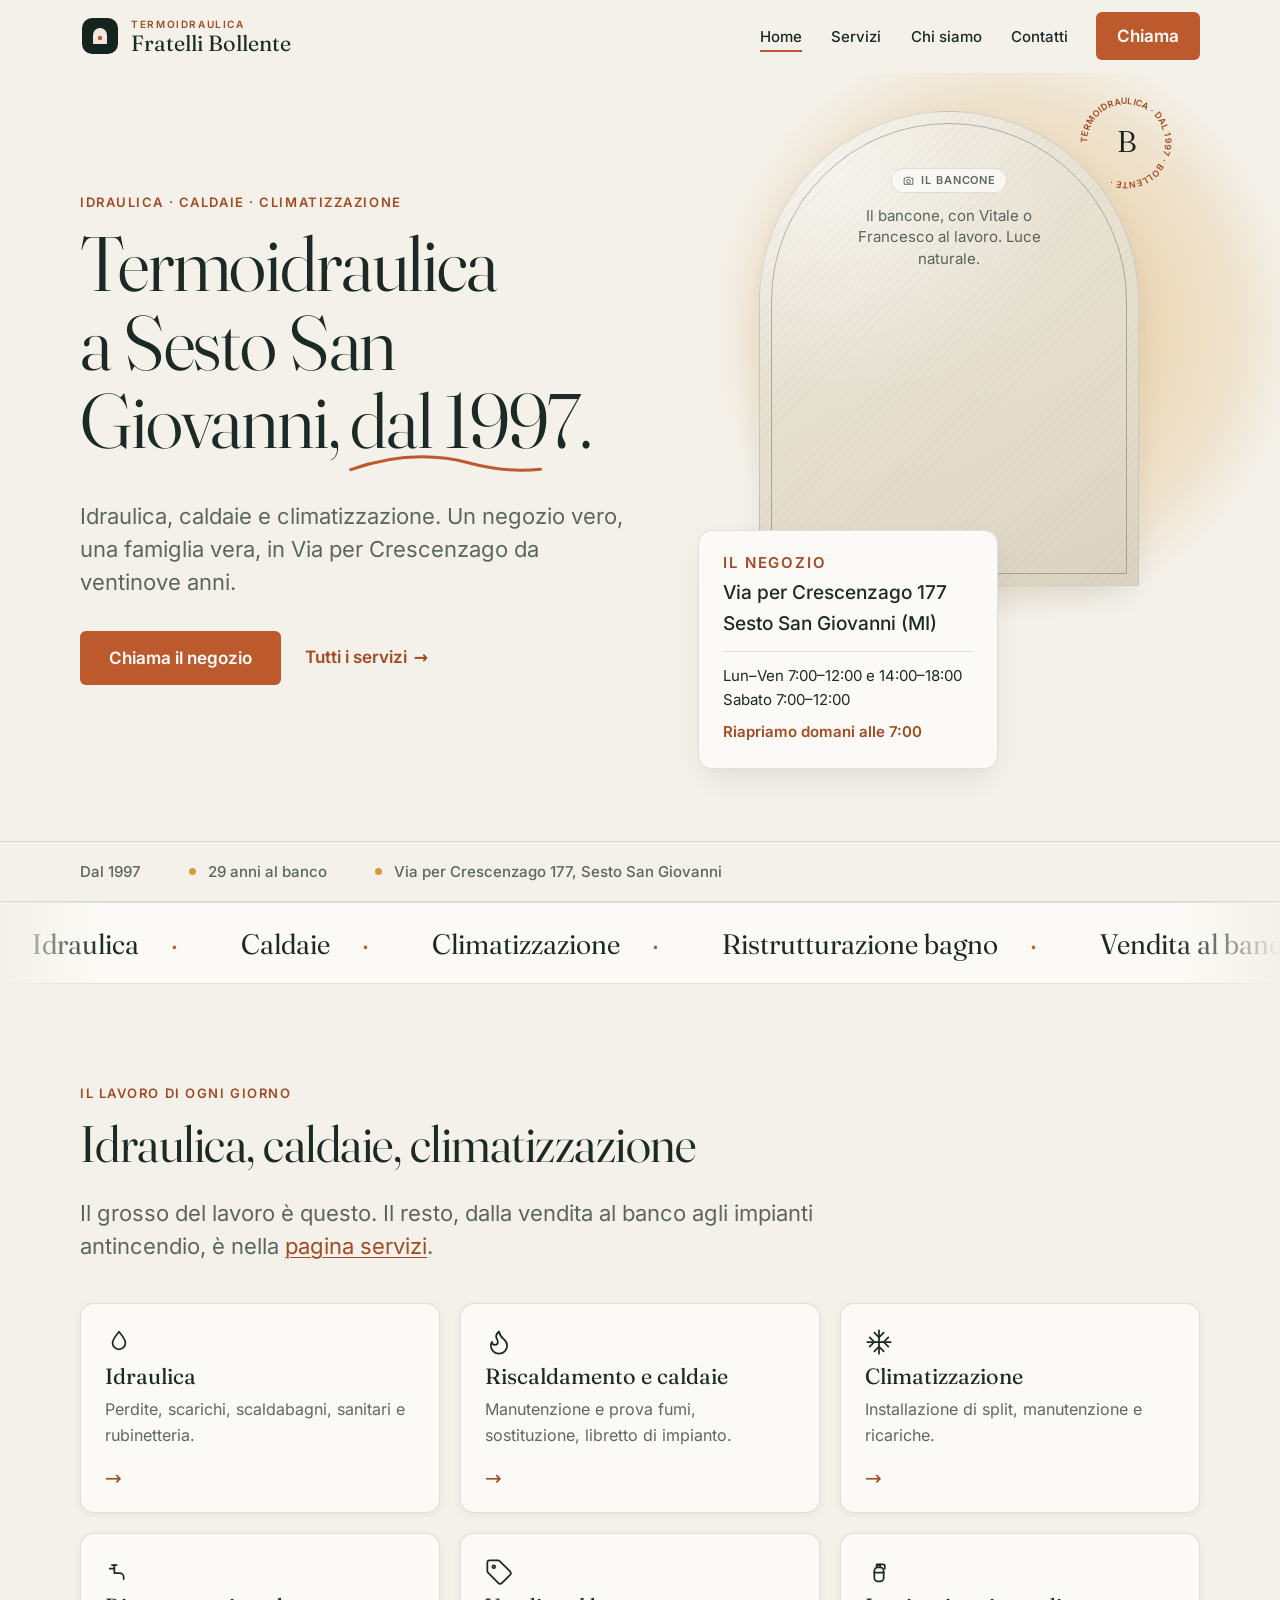
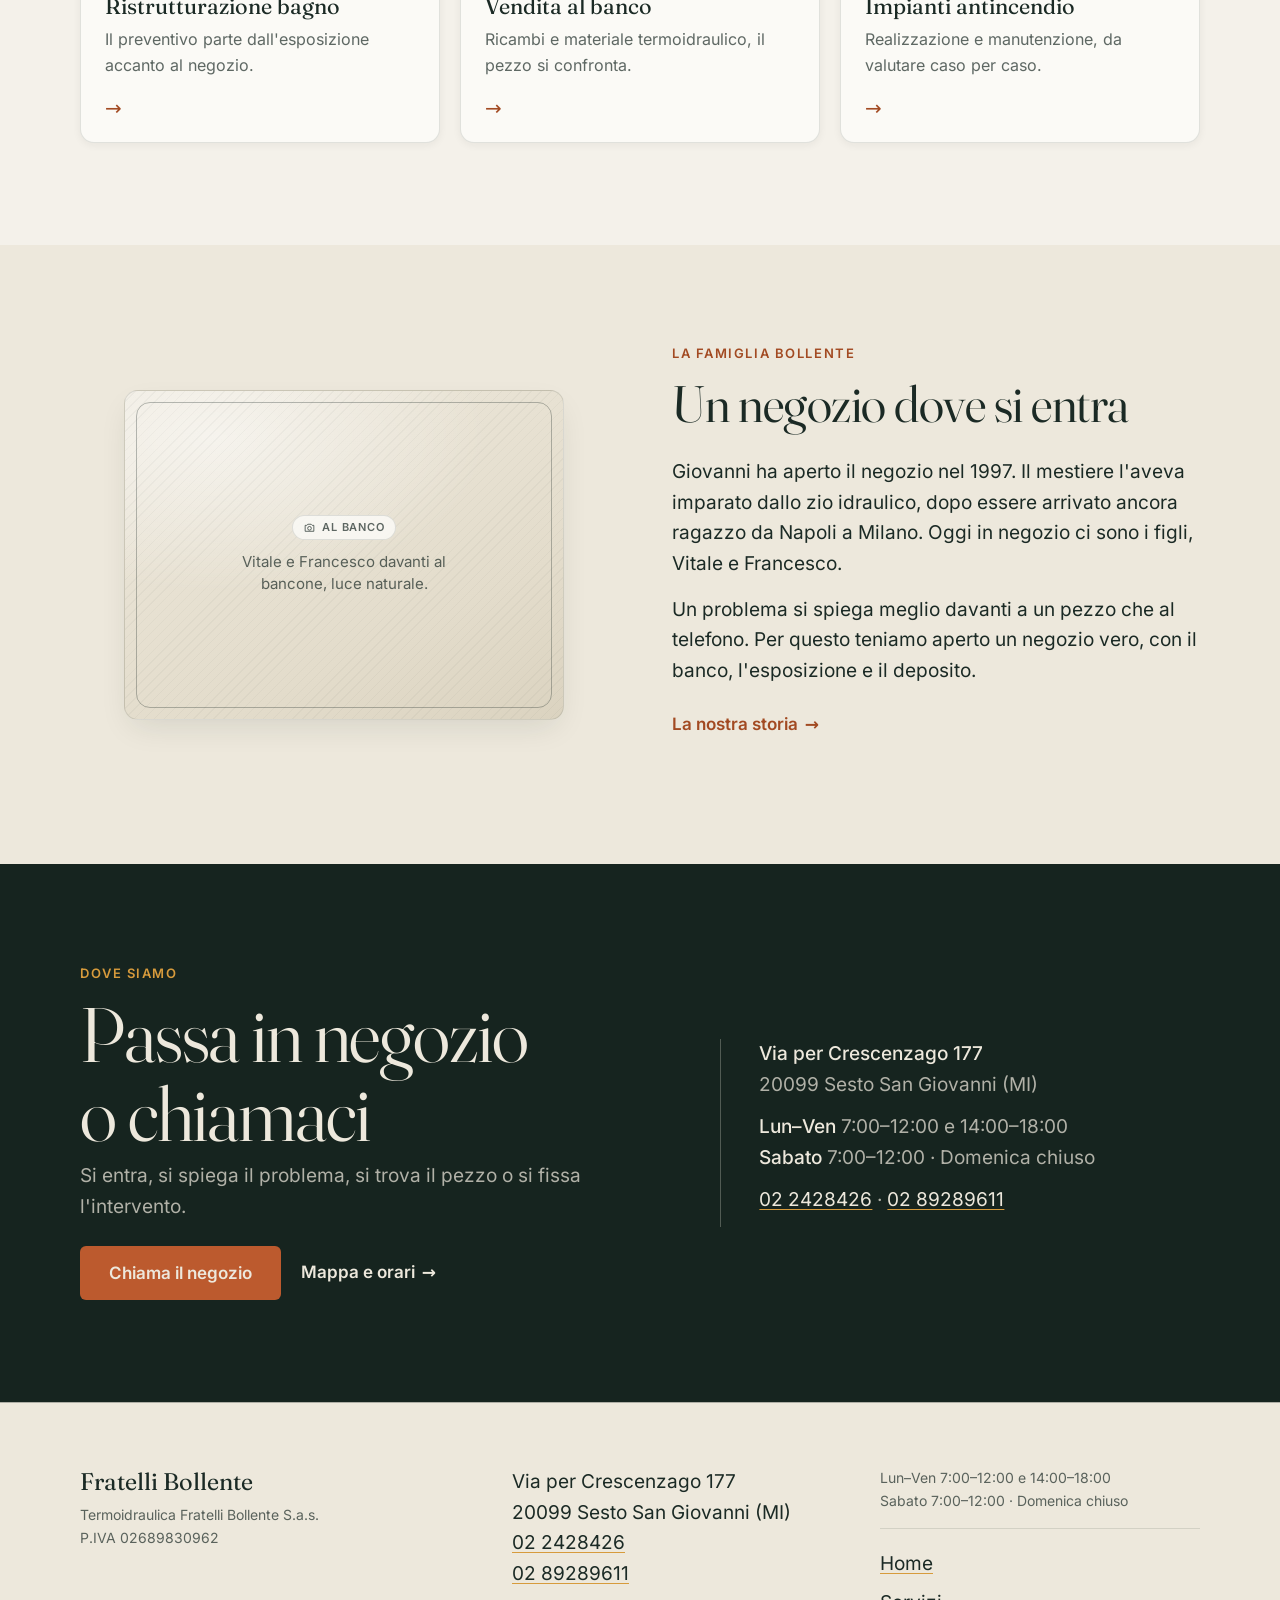
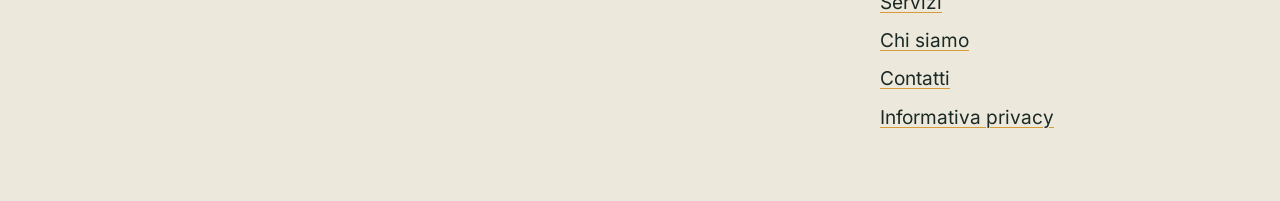
==== commit 0418c5cc: "Corrections pass: logo lockup, card icons, tighter layout, richer frames, bigger buttons Header: rep" ====
--- a/index.html
+++ b/index.html
@@ -63,9 +63,17 @@
 
   <header class="testata">
     <div class="contenitore testata-interna">
-      <a class="wordmark" href="index.html">
-        <span class="sopra">Termoidraulica</span>
-        <span class="nome">Fratelli Bollente</span>
+      <a class="wordmark" href="index.html" aria-label="Termoidraulica Fratelli Bollente, vai alla home">
+        <svg id="logo-mark" class="logo-mark" width="40" height="40" viewBox="0 0 40 40" aria-hidden="true" focusable="false">
+          <!-- Segno segnaposto del logo: sostituire con il file reale mantenendo id="logo-mark" -->
+          <rect class="logo-tile" x="2" y="2" width="36" height="36" rx="10"/>
+          <path class="logo-arco" d="M13 28V19a7 7 0 0 1 14 0v9Z"/>
+          <circle class="logo-punto" cx="20" cy="22" r="2.2"/>
+        </svg>
+        <span class="wordmark-testo">
+          <span class="sopra">Termoidraulica</span>
+          <span class="nome">Fratelli Bollente</span>
+        </span>
       </a>
       <button class="menu-bottone" aria-expanded="false" aria-controls="nav-principale">Menu</button>
       <div class="testata-nav">
@@ -162,37 +170,49 @@
 
         <div class="servizi-griglia">
           <a class="card-servizio" href="servizi.html#idraulica" data-anima>
-            <span class="card-num">01</span>
+            <span class="card-icona" aria-hidden="true">
+              <svg width="28" height="28" viewBox="0 0 24 24" fill="none" stroke="currentColor" stroke-width="1.5" stroke-linecap="round" stroke-linejoin="round"><path d="M12 3.2c3.4 4 5.5 6.7 5.5 9.6a5.5 5.5 0 0 1-11 0c0-2.9 2.1-5.6 5.5-9.6Z"/></svg>
+            </span>
             <h3>Idraulica</h3>
             <p>Perdite, scarichi, scaldabagni, sanitari e rubinetteria.</p>
             <span class="card-freccia" aria-hidden="true">→</span>
           </a>
           <a class="card-servizio" href="servizi.html#caldaie" data-anima>
-            <span class="card-num">02</span>
+            <span class="card-icona" aria-hidden="true">
+              <svg width="28" height="28" viewBox="0 0 24 24" fill="none" stroke="currentColor" stroke-width="1.5" stroke-linecap="round" stroke-linejoin="round"><path d="M8.5 14.5A2.5 2.5 0 0 0 11 12c0-1.38-.5-2-1-3-1.072-2.143-.224-4.054 2-6 .5 2.5 2 4.9 4 6.5 2 1.6 3 3.5 3 5.5a7 7 0 1 1-14 0c0-1.153.433-2.294 1-3a2.5 2.5 0 0 0 2.5 2.5Z"/></svg>
+            </span>
             <h3>Riscaldamento e caldaie</h3>
             <p>Manutenzione e prova fumi, sostituzione, libretto di impianto.</p>
             <span class="card-freccia" aria-hidden="true">→</span>
           </a>
           <a class="card-servizio" href="servizi.html#clima" data-anima>
-            <span class="card-num">03</span>
+            <span class="card-icona" aria-hidden="true">
+              <svg width="28" height="28" viewBox="0 0 24 24" fill="none" stroke="currentColor" stroke-width="1.5" stroke-linecap="round" stroke-linejoin="round"><line x1="2" y1="12" x2="22" y2="12"/><line x1="12" y1="2" x2="12" y2="22"/><path d="m20 16-4-4 4-4"/><path d="m4 8 4 4-4 4"/><path d="m16 4-4 4-4-4"/><path d="m8 20 4-4 4 4"/></svg>
+            </span>
             <h3>Climatizzazione</h3>
             <p>Installazione di split, manutenzione e ricariche.</p>
             <span class="card-freccia" aria-hidden="true">→</span>
           </a>
           <a class="card-servizio" href="servizi.html#bagno" data-anima>
-            <span class="card-num">04</span>
+            <span class="card-icona" aria-hidden="true">
+              <svg width="28" height="28" viewBox="0 0 24 24" fill="none" stroke="currentColor" stroke-width="1.5" stroke-linecap="round" stroke-linejoin="round"><path d="M4 9h4"/><path d="M8 6v7h4.5a3.5 3.5 0 0 1 3.5 3.5V18"/><path d="M6 6h4"/></svg>
+            </span>
             <h3>Ristrutturazione bagno</h3>
             <p>Il preventivo parte dall'esposizione accanto al negozio.</p>
             <span class="card-freccia" aria-hidden="true">→</span>
           </a>
           <a class="card-servizio" href="servizi.html#banco" data-anima>
-            <span class="card-num">05</span>
+            <span class="card-icona" aria-hidden="true">
+              <svg width="28" height="28" viewBox="0 0 24 24" fill="none" stroke="currentColor" stroke-width="1.5" stroke-linecap="round" stroke-linejoin="round"><path d="M12.586 2.586A2 2 0 0 0 11.172 2H4a2 2 0 0 0-2 2v7.172a2 2 0 0 0 .586 1.414l8.704 8.704a2.426 2.426 0 0 0 3.42 0l6.58-6.58a2.426 2.426 0 0 0 0-3.42Z"/><circle cx="7.5" cy="7.5" r="1.2"/></svg>
+            </span>
             <h3>Vendita al banco</h3>
             <p>Ricambi e materiale termoidraulico, il pezzo si confronta.</p>
             <span class="card-freccia" aria-hidden="true">→</span>
           </a>
           <a class="card-servizio" href="servizi.html#antincendio" data-anima>
-            <span class="card-num">06</span>
+            <span class="card-icona" aria-hidden="true">
+              <svg width="28" height="28" viewBox="0 0 24 24" fill="none" stroke="currentColor" stroke-width="1.5" stroke-linecap="round" stroke-linejoin="round"><rect x="8" y="8" width="8" height="12" rx="3"/><path d="M10 8V6h3v2"/><path d="M13 5.5h2.5a1.5 1.5 0 0 1 1.5 1.5V9"/><path d="M10 5.5h3"/><path d="M8 12.5h8"/></svg>
+            </span>
             <h3>Impianti antincendio</h3>
             <p>Realizzazione e manutenzione, da valutare caso per caso.</p>
             <span class="card-freccia" aria-hidden="true">→</span>
--- a/css/style.css
+++ b/css/style.css
@@ -243,9 +243,9 @@
   background: var(--paper-2);
 }
 
-/* prima sezione dopo l'hero: mezzo respiro */
+/* prima sezione dopo l'hero: un filo di respiro, senza gap accidentale */
 .senza-sopra {
-  padding-top: clamp(2rem, 4vw, 4rem);
+  padding-top: clamp(0.75rem, 2vw, 1.5rem);
 }
 
 /* ---------- Bottoni ---------- */
@@ -256,8 +256,8 @@
   justify-content: center;
   gap: 0.5em;
   min-height: 48px;
-  padding: 0 1.5rem;
-  font: 600 1rem var(--sans);
+  padding: 1rem 1.75rem;
+  font: 600 1.0625rem var(--sans);
   text-decoration: none;
   border: 1px solid transparent;
   border-radius: var(--r-sm);
@@ -288,13 +288,20 @@
   border-color: var(--ink);
   background: var(--surface);
 }
-/* link-freccia (ghost testuale) */
+/* link-freccia (ghost testuale): area tap ≥44px, sottolineatura chiara in hover */
 .link-freccia {
   display: inline-flex;
   align-items: center;
   gap: 0.4em;
+  min-height: 44px;
   font-weight: 600;
+  font-size: 1.0625rem;
   text-decoration: none;
+}
+.link-freccia:hover {
+  text-decoration: underline;
+  text-decoration-thickness: 1px;
+  text-underline-offset: 4px;
 }
 .link-freccia::after {
   content: "\2192";
@@ -302,6 +309,12 @@
 }
 .link-freccia:hover::after {
   transform: translateX(4px);
+}
+/* link-azione: link testuale semplice ma con area tap piena (es. OpenStreetMap) */
+.link-azione {
+  display: inline-flex;
+  align-items: center;
+  min-height: 44px;
 }
 
 /* ---------- Testata sticky ---------- */
@@ -330,9 +343,30 @@
   padding-block: 0.75rem;
 }
 .wordmark {
+  display: inline-flex;
+  align-items: center;
+  gap: 0.7rem;
   text-decoration: none;
   color: var(--ink);
   line-height: 1.15;
+}
+/* Segno segnaposto del logo: pronto a ricevere il file reale (id="logo-mark").
+   Colori dai token, così resta nel sistema anche il segnaposto. */
+.logo-mark {
+  flex: none;
+  display: block;
+}
+.logo-tile {
+  fill: var(--forest);
+}
+.logo-arco {
+  fill: var(--on-forest);
+}
+.logo-punto {
+  fill: var(--terracotta);
+}
+.wordmark-testo {
+  display: block;
 }
 .wordmark .sopra {
   display: block;
@@ -396,8 +430,7 @@
   transform: scaleX(1);
 }
 .testata .bottone-primario {
-  min-height: 44px;
-  padding: 0 1.1rem;
+  padding: 0 1.25rem;
 }
 
 @media (max-width: 819px) {
@@ -434,6 +467,28 @@
   /* il "Chiama" dell'header su mobile è nella barra fissa */
   .testata .bottone-primario {
     display: none;
+  }
+  .logo-mark {
+    width: 34px;
+    height: 34px;
+  }
+  .wordmark {
+    gap: 0.55rem;
+  }
+}
+@media (max-width: 480px) {
+  .logo-mark {
+    width: 32px;
+    height: 32px;
+  }
+  .wordmark {
+    gap: 0.5rem;
+  }
+  .wordmark .nome {
+    font-size: 1.15rem;
+  }
+  .wordmark .sopra {
+    font-size: 0.5625rem;
   }
 }
 
@@ -539,8 +594,16 @@
   gap: 0.7rem;
   text-align: center;
   padding: 1.5rem;
-  background: linear-gradient(155deg, var(--paper-2), #e3dccb 70%, #dbd3c0);
+  /* luce interna tenue con sorgente in alto a sinistra, sopra le due tinte */
+  background:
+    radial-gradient(
+      120% 90% at 20% 14%,
+      rgba(255, 255, 255, 0.55),
+      rgba(255, 255, 255, 0) 52%
+    ),
+    linear-gradient(155deg, var(--paper-2), #e3dccb 70%, #dbd3c0);
   border: 1px solid var(--ink-12);
+  box-shadow: var(--shadow-md);
   isolation: isolate;
 }
 /* grana sottile a righe, quasi invisibile */
@@ -557,18 +620,15 @@
   );
   z-index: 0;
 }
-/* silhouette decorativa centrale (segnaposto), tratto ink tenue */
+/* ring interno 1px: un passe-partout che segue la forma del frame (arco/rett/cerchio) */
 .frame::after {
   content: "";
   position: absolute;
-  inset: 0;
-  background:
-    radial-gradient(
-      circle at 50% 42%,
-      rgba(27, 42, 37, 0.06),
-      transparent 42%
-    );
-  z-index: 0;
+  inset: 11px;
+  border: 1px solid var(--ink-30);
+  border-radius: inherit;
+  z-index: 1;
+  pointer-events: none;
 }
 .frame--arco {
   border-radius: var(--arch);
@@ -621,8 +681,13 @@
 
 .hero {
   position: relative;
-  padding-block: clamp(2.5rem, 6vw, 5.5rem) clamp(3rem, 7vw, 6rem);
+  /* padding-block superiore dimezzato: niente spazio morto sotto la testata */
+  padding-block: clamp(1.25rem, 3vw, 2.75rem) clamp(2.5rem, 6vw, 4.5rem);
   overflow: clip;
+}
+/* hero delle pagine interne (solo titolo): fondo compatto, il contenuto segue subito */
+.hero--compatto {
+  padding-bottom: clamp(1rem, 2.5vw, 2rem);
 }
 .hero-griglia {
   display: grid;
@@ -826,11 +891,13 @@
   box-shadow: var(--shadow-md);
   border-color: var(--ink-30);
 }
-.card-num {
-  font: 340 1.5rem var(--display);
-  font-variation-settings: "opsz" 40;
-  color: var(--terracotta);
-  letter-spacing: 0.02em;
+/* icona a linea del servizio, in alto a sinistra (stroke 1.5, ~28px) */
+.card-icona {
+  display: inline-flex;
+  color: var(--ink);
+}
+.card-icona svg {
+  display: block;
 }
 .card-servizio h3 {
   margin: 0;
@@ -869,6 +936,11 @@
   grid-template-columns: minmax(0, 1fr) minmax(0, 1fr);
   gap: clamp(2rem, 5vw, 4rem);
   align-items: center;
+}
+/* le due colonne partono dalla stessa linea in alto (contatti, chi siamo):
+   il frame sale e il suo bordo superiore allinea con l'inizio del testo */
+.striscia-alto {
+  align-items: flex-start;
 }
 .striscia-inversa .striscia-media {
   order: -1;
@@ -1334,6 +1406,15 @@
   html.js .badge-1997 .anello {
     animation: gira 26s linear infinite;
   }
+  /* frame foto: sollevamento leggerissimo al passaggio del mouse */
+  html.js .frame {
+    transition: transform var(--dur-2) var(--ease),
+      box-shadow var(--dur-2) var(--ease);
+  }
+  html.js .frame:hover {
+    transform: translateY(-3px);
+    box-shadow: 0 20px 44px -12px rgba(27, 42, 37, 0.2);
+  }
 }
 
 @keyframes scorri {
